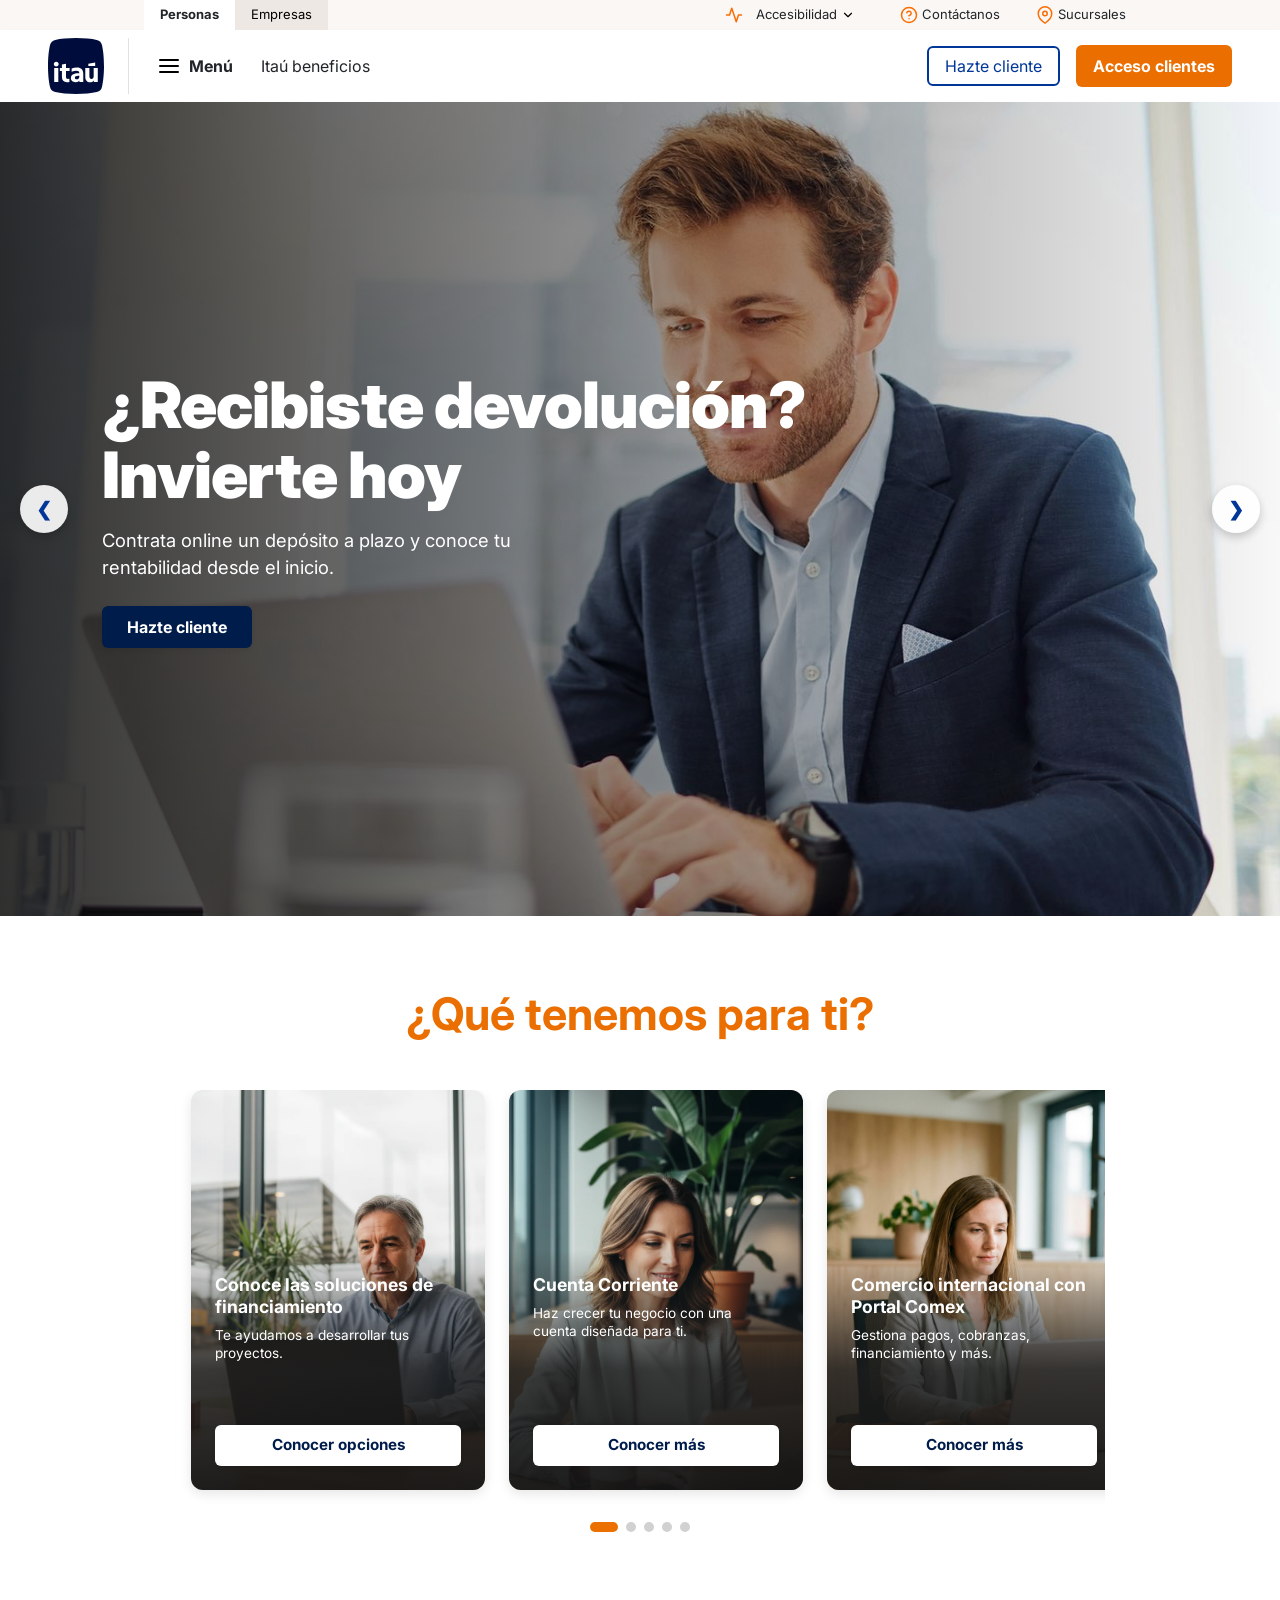
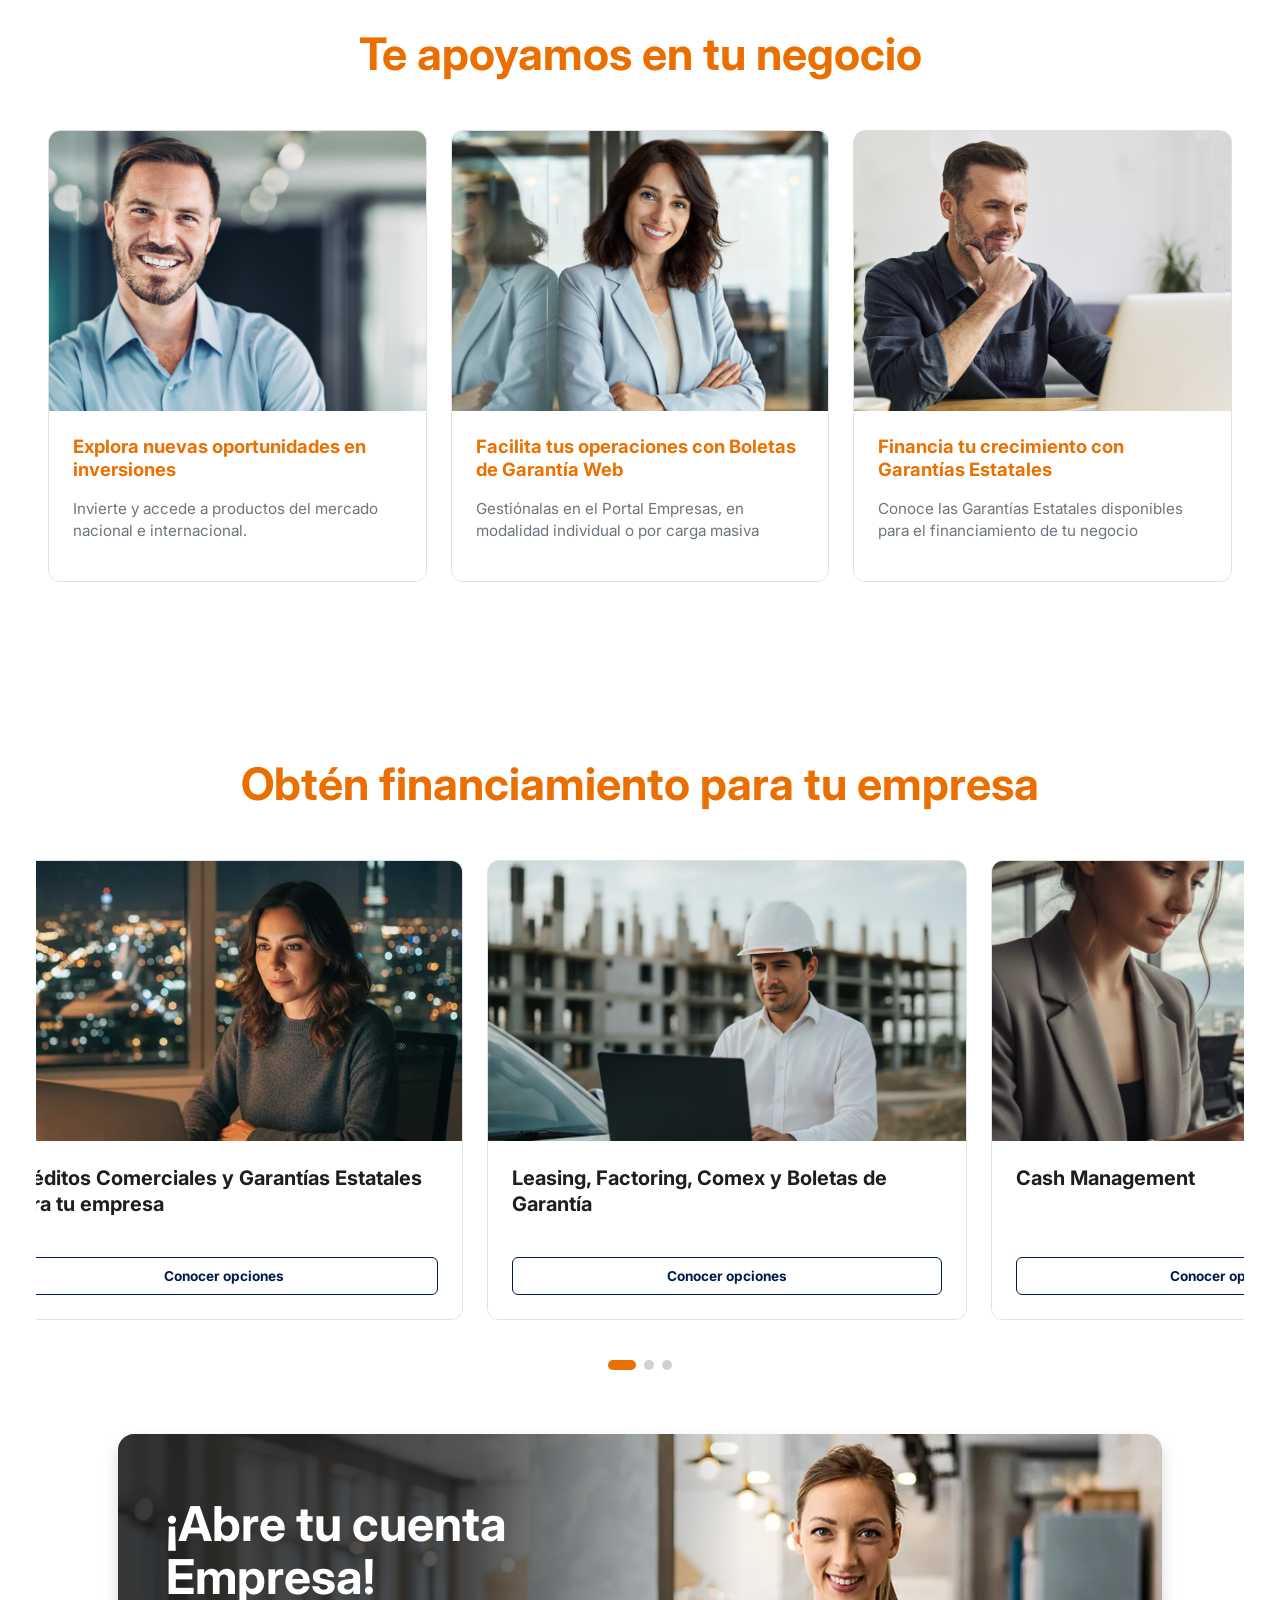
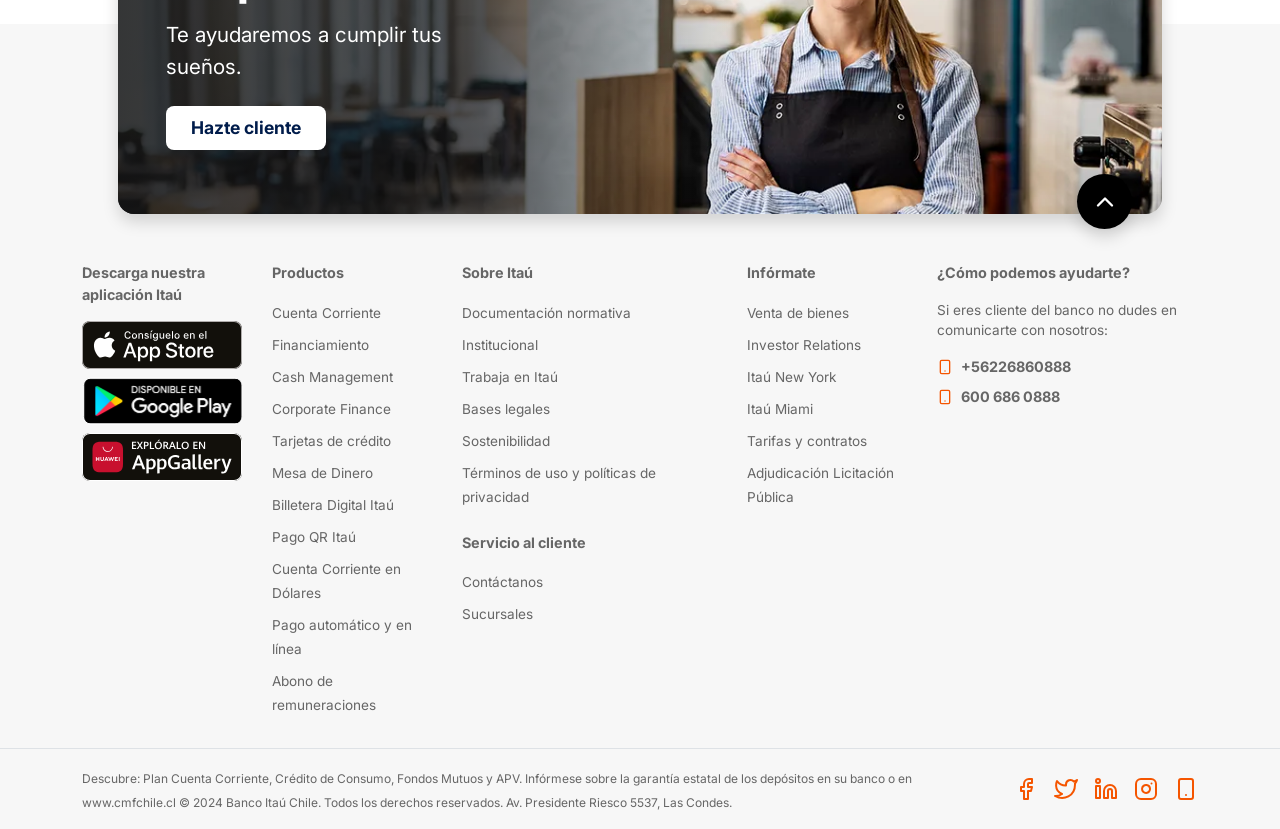
==== index.html @ 4f3b8f9e "Feature/contact page - Implemenmtacion de formulario (#13) * refactor: desacople de html repetititiv" ====
<!DOCTYPE html>
<html lang="es">

<head>
    <meta charset="UTF-8">
    <meta name="viewport" content="width=device-width, initial-scale=1.0">
    <title>Banco Itaú Chile | Soluciones Financieras para tu Empresa</title>
    <link href="https://cdn.jsdelivr.net/npm/bootstrap@5.3.8/dist/css/bootstrap.min.css" rel="stylesheet"
    integrity="sha384-sRIl4kxILFvY47J16cr9ZwB07vP4J8+LH7qKQnuqkuIAvNWLzeN8tE5YBujZqJLB" crossorigin="anonymous">
    <link rel="stylesheet" href="assets/css/custom.css">
    <!-- <link rel="stylesheet" href="https://cdn.jsdelivr.net/npm/swiper@11/swiper-bundle.min.css" /> -->
</head>
<body>
    <header class="w-100">
        <div class="container-fluid-nav w-100 d-none d-lg-flex justify-content-center"
            style="background-color: #faf7f5; height: 30px; ">
            <nav class="container-fluid px-5 d-flex justify-content-between align-items-stretch">

                <ul class="d-flex list-unstyled m-0 p-0 h-100 align-items-stretch mx-5">
                    <li class="h-100 d-flex">
                        <a href="#"
                            class="text-decoration-none text-dark px-3 d-flex align-items-center fw-bold bg-white h-100"
                            style="font-size: 13px;">Personas</a>
                    </li>
                    <li class="h-100 d-flex">
                        <a href="index.html" class="text-decoration-none text-black px-3 d-flex align-items-center h-100"
                            style="background-color: #eee8e4; font-size: 13px;">Empresas</a>
                    </li>
                </ul>

                <ul class="d-flex list-unstyled m-0 p-0 align-items-center gap-3 mx-5">
                    <li class="d-flex align-items-center gap-1 item-hover">
                        <img src="assets/img/headerIcons/activity.svg" alt="Accesibilidad"
                            class="menu-lateral-arrow-icon filter-orange">
                        <button class="btn btn-sm text-dark d-flex align-items-center gap-1"
                            style="font-size: 13px; padding: 2px 8px;">Accesibilidad <img
                                src="assets/img/headerIcons/chevron-down.svg" alt="Más opciones"
                                style="width:14px; height:14px; color:#eb6f00;"></button>
                    </li>
                    <li class="d-flex align-items-center gap-1 item-hover">
                        <img src="assets/img/headerIcons/help-circle.svg" alt="Contáctanos"
                            class="menu-lateral-arrow-icon filter-orange">
                        <a href="contact.html" class="text-decoration-none text-dark d-flex align-items-center"
                            style="font-size: 13px;">Contáctanos</a>
                    </li>
                    <li class="d-flex align-items-center gap-1 item-hover">
                        <img src="assets/img/headerIcons/map-pin.svg" alt="Sucursales"
                            class="menu-lateral-arrow-icon filter-orange">
                        <a href="#" class="text-decoration-none text-dark d-flex align-items-center"
                            style="font-size: 13px;">Sucursales</a>
                    </li>
                </ul>
            </nav>
        </div>


        <nav class="container-fluid container-fluid-nav py-2 d-flex align-items-center gap-4 bg-white shadow-sm">

            <a href="/" class="d-flex align-items-center text-decoration-none border-end pe-4 d-lg-flex">
                <img src="./assets/img/logo-empresa-56x56.svg" alt="Logo-Itaú" class="pepito"
                    style="height: 56px; width: 56px;">
            </a>

            <div class="d-flex align-items-center me-auto d-lg-none">
                <a href="#" class="text-decoration-none text-dark fw-bold d-flex align-items-center gap-1"
                    style="font-size: 15px;">
                    Empresas <img src="assets/img/headerIcons/chevron-down.svg" alt="Más opciones"
                        style="width:16px; height:16px; color:#003698;">
                </a>
            </div>

            <button id="btn-menu-lateral"
                class="btn bg-white d-flex align-items-center gap-2 border-0 p-1 ms-auto ms-lg-0" type="button"
                data-bs-toggle="offcanvas" data-bs-target="#offcanvasExample" aria-controls="offcanvasExample"
                style="transition: all 0.2s;">
                <img src="./assets/img/headerIcons/menu.svg" alt="Menú" id="icon-menu" width="24" height="24"
                    style="stroke: #000;">
                <img src="./assets/img/headerIcons/x.svg" alt="Cerrar" id="icon-close" width="24" height="24"
                    class="d-none" style="stroke: #000;">
                <span class="fw-bold text-dark d-none d-lg-block">Menú</span>
            </button>

            <a href="#" class="text-decoration-none text-dark d-none d-lg-block">Itaú beneficios</a>

            <ul class="d-none d-lg-flex list-unstyled m-0 p-0 align-items-center gap-3 ms-auto">
                <li><button href="#" class="btn btn-cliente text-decoration-none px-3 ">Hazte cliente</button></li>
                <li><button class="btn btn-acceso fw-bold px-3 py-2 text-white">Acceso clientes</button></li>
            </ul>
        </nav>
        <div class="offcanvas offcanvas-start border-0 shadow-sm" tabindex="-1" id="offcanvasExample"
            aria-labelledby="offcanvasExampleLabel" style="width: 350px;">
            <div class="offcanvas-header justify-content-end p-0">
                <button type="button" class="offcanvas-close-btn mt-2 me-2" data-bs-dismiss="offcanvas" aria-label="Close">
                    Cerrar <span aria-hidden="true" style="font-size: 1.5rem; line-height: 1;">&times;</span>
                </button>
            </div>
            <div class="offcanvas-body p-0 mt-2 pb-4">
                <ul id="menu-principal-container" class="list-unstyled m-0"></ul>
    
                <ul id="menu-secundario-container" class="list-unstyled m-0 mt-3 d-lg-none border-top pt-3"></ul>
            </div>
        </div>
    </header>
    
    <!-- FIN HEADER -->
    
    <main class="container-fluid p-0 mt-0">
        <section class="vitrina-home">
            <div class="custom-slider-container position-relative w-100">
                <div class="custom-slider-track" id="hero-slider-track"></div>    
                
                <button class="nav-btn prev-btn" id="prev-slide">&#10094;</button>
                <button class="nav-btn next-btn" id="next-slide">&#10095;</button>
            </div>
        </section>

        <section class="py-5" style="background-color: #ffffff;">
            <div class="container text-center mt-4 mb-5"> <h2 class="fw-bold" style="color: #ea6f00; font-size: 2.8rem;">¿Qué tenemos para ti?</h2>
            </div>
            
            <div class="container"> <div id="cards-swiper-container"></div>
            </div>
        </section>

        <section class="py-5" style="background-color: #ffffff;">

            <div class="container-fluid text-center mb-5">
                <h2 class="fw-bold" style="color: #ea6f00; font-size: 2.8rem;">Te apoyamos en tu negocio</h2>
            </div>
            
            <div class="container-fluid px-4 px-md-5">
                <div id="business-slider" class="row flex-nowrap gx-3 gx-md-4" style="padding-bottom: 2rem;">
                    
                    <div class="col-11 col-lg-4 h-auto flex-shrink-0">
                        <div class="card business-card h-100 border text-start" style="border-color: #e0e0e0 !important; border-radius: 12px; overflow: hidden; cursor: pointer;">
                            <img src="assets/img/hero/oportunidades_inversion.png" alt="oportunidades_inversion" loading="lazy" class="card-img-top object-fit-cover" style="height: 280px;">
                            <div class="card-body p-3 p-md-4 d-flex flex-column bg-white">
                                <h5 class="fw-bold mb-3" style="color: #ec7000; font-size: 1.15rem; line-height: 1.3;">Explora nuevas oportunidades en inversiones</h5>
                                <p class="text-secondary mb-0" style="font-size: 0.95rem; line-height: 1.4;">Invierte y accede a productos del mercado nacional e internacional.</p>
                                <div class="business-card-link mt-auto pt-3">
                                    <span class="text-decoration-none fw-bold" style="color: #ec7000; font-size: 0.95rem;">Saber más <span style="font-size:1.2rem;">&rsaquo;</span></span>
                                    <hr class="mt-1 mb-0" style="border-top: 2px solid #ec7000; opacity: 1; width: 60px;">
                                </div>
                            </div>
                        </div>
                    </div>

                    <div class="col-11 col-lg-4 h-auto flex-shrink-0">
                        <div class="card business-card h-100 border text-start" style="border-color: #e0e0e0 !important; border-radius: 12px; overflow: hidden; cursor: pointer;">
                            <img src="assets/img/hero/boleta_garantia_web.webp" alt="boleta_garantia_web" loading="lazy" class="card-img-top object-fit-cover" style="height: 280px;">
                            <div class="card-body p-3 p-md-4 d-flex flex-column bg-white">
                                <h5 class="fw-bold mb-3" style="color: #ec7000; font-size: 1.15rem; line-height: 1.3;">Facilita tus operaciones con Boletas de Garantía Web</h5>
                                <p class="text-secondary mb-0" style="font-size: 0.95rem; line-height: 1.4;">Gestiónalas en el Portal Empresas, en modalidad individual o por carga masiva</p>
                                <div class="business-card-link mt-auto pt-3">
                                    <span class="text-decoration-none fw-bold" style="color: #ec7000; font-size: 0.95rem;">Saber más <span style="font-size:1.2rem;">&rsaquo;</span></span>
                                    <hr class="mt-1 mb-0" style="border-top: 2px solid #ec7000; opacity: 1; width: 60px;">
                                </div>
                            </div>
                        </div>
                    </div>

                    <div class="col-11 col-lg-4 h-auto flex-shrink-0">
                        <div class="card business-card h-100 border text-start" style="border-color: #e0e0e0 !important; border-radius: 12px; overflow: hidden; cursor: pointer;">
                            <img src="assets/img/hero/garantias_estatales.webp" alt="garantias_estatales" loading="lazy" class="card-img-top object-fit-cover" style="height: 280px;">
                            <div class="card-body p-3 p-md-4 d-flex flex-column bg-white">
                                <h5 class="fw-bold mb-3" style="color: #ec7000; font-size: 1.15rem; line-height: 1.3;">Financia tu crecimiento con Garantías Estatales</h5>
                                <p class="text-secondary mb-0" style="font-size: 0.95rem; line-height: 1.4;">Conoce las Garantías Estatales disponibles para el financiamiento de tu negocio</p>
                                <div class="business-card-link mt-auto pt-3">
                                    <span class="text-decoration-none fw-bold" style="color: #ec7000; font-size: 0.95rem;">Saber más <span style="font-size:1.2rem;">&rsaquo;</span></span>
                                    <hr class="mt-1 mb-0" style="border-top: 2px solid #ec7000; opacity: 1; width: 60px;">
                                </div>
                            </div>
                        </div>
                    </div>

                </div>
            </div>
            <div class="container-fluid d-flex justify-content-center mb-3">
                <div id="business-pagination" class="d-flex justify-content-center gap-2 mt-2"></div>
            </div>
        </section>
        
        <section class="py-5" style="background-color: #ffffff;">
            <div class="container-fluid text-center mt-4 mb-5">
                <h2 class="fw-bold" style="color: #ea6f00; font-size: 2.8rem;">Obtén financiamiento para tu empresa</h2>
            </div>
            
            <div class="container-fluid px-4 px-md-5">
                <div id="finance-slider" class="row g-2 g-md-4" style="padding-bottom: 2rem;">
                    <div class="col-10 col-md-5 h-auto">
                        <div class="card finance-card h-100 border text-start">
                            <img src="assets/img/hero/credito_comercial.webp" alt="credito_comercial" loading="lazy" class="card-img-top object-fit-cover" style="height: 280px;">
                            <div class="card-body p-2 p-md-4 d-flex flex-column bg-white">
                                <h5 class="fw-bold mb-4" style="color: #1e1e1e; font-size: 1.25rem; line-height: 1.3;">Créditos Comerciales y Garantías Estatales para tu empresa</h5>
                                <div class="mt-auto pt-3">
                                    <button class="btn btn-outline-finance fw-bold w-100" style="font-size: 0.85rem;">Conocer opciones</button>
                                </div>
                            </div>
                        </div>
                    </div>
                    <div class="col-10 col-md-5 h-auto">
                        <div class="card finance-card h-100 border text-start">
                            <img src="assets/img/hero/leasing_factoring.webp" alt="leasing_factoring" loading="lazy" class="card-img-top object-fit-cover" style="height: 280px;">
                            <div class="card-body p-2 p-md-4 d-flex flex-column bg-white">
                                <h5 class="fw-bold mb-4" style="color: #1e1e1e; font-size: 1.25rem; line-height: 1.3;">Leasing, Factoring, Comex y Boletas de Garantía</h5>
                                <div class="mt-auto pt-3">
                                    <button class="btn btn-outline-finance fw-bold w-100" style="font-size: 0.85rem;">Conocer opciones</button>
                                </div>
                            </div>
                        </div>
                    </div>
                    <div class="col-10 col-md-5 h-auto">
                        <div class="card finance-card h-100 border text-start">
                            <img src="assets/img/hero/cash_management.webp" alt="" loading="lazy" class="card-img-top object-fit-cover" style="height: 280px;">
                            <div class="card-body p-2 p-md-4 d-flex flex-column bg-white">
                                <h5 class="fw-bold mb-4" style="color: #1e1e1e; font-size: 1.25rem; line-height: 1.3;">Cash Management</h5>
                                <div class="mt-auto pt-3">
                                    <button class="btn btn-outline-finance fw-bold w-100" style="font-size: 0.85rem;">Conocer opciones</button>
                                </div>
                            </div>
                        </div>
                    </div>
                </div>
            </div>
            
            <div class="container-fluid d-flex justify-content-center mb-3">
                <div id="finance-pagination" class="d-flex justify-content-center gap-2 mt-2"></div>
            </div>
        </section>

        <section class="position-relative" style="margin-bottom: 0;">
            <div class="position-absolute w-100 h-100" style="background: linear-gradient(180deg, #ffffff 50%, #f7f7f7 50%); top: 0; left: 0; z-index: 0;"></div>
            
            <div class="container px-4 px-md-5 position-relative" style="z-index: 1;">
                <div class="position-relative">
                    <div class="cta-banner rounded-4 overflow-hidden position-relative shadow d-flex align-items-center" style="min-height: 380px;">
                        <img src="assets/img/hero/Banner_hazte_cliente_empresa.webp" style="width: 100%; height: 100%; object-fit: cover; position: absolute; top: 0; left: 0; z-index: 0;">
                        
                        <div class="cta-overlay position-absolute w-100 h-100" style="top: 0; left: 0; z-index: 1;"></div>

                        <div class="p-4 p-md-5 w-100 h-100 d-flex flex-column justify-content-center position-relative" style="max-width: 600px; z-index: 2;">
                            <h2 class="fw-bold text-white mb-3" style="font-size: clamp(2rem, 5vw, 3rem); line-height: 1.1;">¡Abre tu cuenta<br>Empresa!</h2>
                            <p class="text-white mb-4" style="font-size: clamp(1.1rem, 3vw, 1.3rem);">Te ayudaremos a cumplir tus<br>sueños.</p>
                            <div>
                                <button class="btn bg-white fw-bold px-4 py-2" style="color: #001C4B; border-radius: 8px; font-size: 1.1rem;">Hazte cliente</button>
                            </div>
                        </div>
                    </div>
                    
                    <div class="position-absolute" style="bottom: -15px; right: 30px; z-index: 5;">
                        <button onclick="window.scrollTo({top: 0, behavior: 'smooth'})" class="btn rounded-circle d-flex align-items-center justify-content-center p-0 shadow" style="width: 55px; height: 55px; background-color: #000; border: none;">
                            <img src="assets/img/headerIcons/chevron-right.svg" style="transform: rotate(-90deg); filter: brightness(0) invert(1); width: 28px; height: 28px;" alt="Subir">
                        </button>
                    </div>
                </div>
            </div>
        </section>

    </main>
        
    <!--FOOTER-->
    <footer style="background-color: #f7f7f7;">
        <!-- Desktop Footer -->
        <section class="pt-5 pb-4 d-none d-lg-block">
            <div class="container">
                <div class="row" id="footer-desktop-container"></div>
            </div>
        </section>
        
        <section class="py-3 d-none d-lg-block border-top">
            <div class="container">
                <div class="row align-items-center">
                    <div class="col-lg-9">
                        <span style="color: #666; font-size: 0.75rem;">
                            Descubre: Plan Cuenta Corriente, Crédito de Consumo, Fondos Mutuos y APV. Infórmese sobre la
                            garantía estatal de los depósitos en su banco o en www.cmfchile.cl © 2024 Banco Itaú Chile.
                            Todos los derechos reservados. Av. Presidente Riesco 5537, Las Condes.
                        </span>
                    </div>
                    <div class="col-lg-3 d-flex justify-content-end gap-3">
                        <a href="https://es-la.facebook.com/itauchile"><img src="assets/img/footerIcons/facebook.svg" alt="Facebook" style="width: 24px; filter: brightness(0) saturate(100%) invert(43%) sepia(99%) saturate(4066%) hue-rotate(9deg) brightness(101%) contrast(106%);"></a>
                        <a href="https://twitter.com/itauchile"><img src="assets/img/footerIcons/twitter.svg" alt="Twitter" style="width: 24px; filter: brightness(0) saturate(100%) invert(43%) sepia(99%) saturate(4066%) hue-rotate(9deg) brightness(101%) contrast(106%);"></a>
                        <a href="https://cl.linkedin.com/company/itauchile"><img src="assets/img/footerIcons/linkedin.svg" alt="Linkedin" style="width: 24px; filter: brightness(0) saturate(100%) invert(43%) sepia(99%) saturate(4066%) hue-rotate(9deg) brightness(101%) contrast(106%);"></a>
                        <a href="https://www.instagram.com/itauchile"><img src="assets/img/footerIcons/instagram.svg" alt="instagram" style="width: 24px; filter: brightness(0) saturate(100%) invert(43%) sepia(99%) saturate(4066%) hue-rotate(9deg) brightness(101%) contrast(106%);"></a>
                        <a href="https://www.tiktok.com/@itauchile?lang=es"><img src="assets/img/footerIcons/smartphone.svg" alt="tiktok" style="width: 24px; filter: brightness(0) saturate(100%) invert(43%) sepia(99%) saturate(4066%) hue-rotate(9deg) brightness(101%) contrast(106%);"></a>
                    </div>
                </div>
            </div>
        </section>

        <!-- Mobile Footer -->
        <section class="d-block d-lg-none py-4">
            <div class="container-fluid px-0" id="footer-mobile-container"></div>
        </section>
    </footer>
    <!--FIN FOOTER-->

    <script src="https://cdn.jsdelivr.net/npm/bootstrap@5.3.8/dist/js/bootstrap.bundle.min.js"
        integrity="sha384-FKyoEForCGlyvwx9Hj09JcYn3nv7wiPVlz7YYwJrWVcXK/BmnVDxM+D2scQbITxI"
        crossorigin="anonymous"></script>
    <script src="./assets/js/main.js"></script>
    <script src="./assets/js/primaryCards.js"></script>
    <script src="./assets/js/footerDesktop.js"></script>
    <script src="./assets/js/footerMobile.js"></script>
    <script src="./assets/js/menu.js"></script>
    <!-- <script src="https://cdn.jsdelivr.net/npm/swiper@11/swiper-bundle.min.js"></script> -->
    <script src="./assets/js/swipper.js"></script>
    <script src="./assets/js/contact.js"></script>
</body>
</html>
---- assets/css/custom.css ----
@import url("https://fonts.googleapis.com/css2?family=Inter:wght@300;400;600;700&display=swap");

.pepito:hover {
  /*     
        1.- tiene que agrandar la imagen
        2.- tiene que subir la imagen
        3.-colocar en transaparente el background
    */
}

:root {
  --color-primario-orange: #eb6f00;
  --color-secundario-blue: #003698;
  --color-blue-hover: #0035985c;
  --bg-light: #faf7f5;
  --bg-light-hover: #ede7e3;
  --bg-gris: #4b4b4b;
  --bg-sidebar-hover: #f8f9fa;
  --text-dark: #212529;
  --fuente-principal: "Inter", sans-serif;
  --swiper-theme-color: #ec7000;
}

html, body {
  font-family: var(--fuente-principal);
  overflow-x: hidden;
  width: 100%;
  max-width: 100%;
}

.btn-acceso {
  background-color: var(--color-primario-orange);
}

.btn-acceso:hover {
  background-color: var(--color-primario-orange);
}

.btn-cliente {
  background-color: white;
  border: 2px solid var(--color-secundario-blue);
  color: var(--color-secundario-blue);
}

.btn-cliente:hover {
  background-color: var(--color-blue-hover);
  border: 2px solid var(--color-secundario-blue);
  color: var(--color-secundario-blue);
}

.menu-lateral-item {
  display: flex;
  align-items: center;
  justify-content: space-between;
  padding: 1.25rem 2rem;
  text-decoration: none;
  color: var(--text-dark);
  font-weight: 600;
  transition: background-color 0.2s ease;
  font-size: 15px;
}

.menu-lateral-item:hover {
  background-color: var(--bg-sidebar-hover);
  color: var(--text-dark);
}

.menu-lateral-icon {
  width: 22px;
  height: 22px;
  margin-right: 1rem;
  stroke: var(--color-primario-orange);
  fill: none;
  stroke-width: 1.5;
  stroke-linecap: round;
  stroke-linejoin: round;
}

.offcanvas-close-btn {
  color: var(--color-secundario-blue);
  font-weight: 600;
  display: flex;
  align-items: center;
  gap: 0.5rem;
  background: none;
  border: none;
  font-size: 15px;
  padding: 1rem 2rem;
  cursor: pointer;
}

.offcanvas-close-btn:hover {
  text-decoration: underline;
}

.filter-orange {
  filter: invert(47%) sepia(91%) saturate(2333%) hue-rotate(1deg) brightness(97%) contrast(106%);
}

.menu-lateral-arrow-icon {
  width: 18px;
  height: 18px;
}

.btn-menu-active {
  background-color: var(--bg-gris);
}

.btn-menu-active #icon-close {
  filter: brightness(0);
}

.nav-padding-x-20 {
  padding-left: 20rem;
  padding-right: 20rem;
}

hr.vertical {
  border: 0;
  margin: 0;
  border-left: 10px solid var(--color-secundario-blue);
  height: 35px;
  float: left;
}

.container-fluid-nav {
  padding-left: 20rem;
  padding-right: 20rem;
}

.item-hover {
  height: 100%;
  padding: 0 10px 0 10px;
  align-items: center;
  transition: background-color 0.2s ease;
}

.item-hover:hover {
  background-color: var(--bg-light-hover);
}

.footer-title {
  color: var(--text-dark);
  font-weight: 500;
  font-size: 1.2rem;
}

.custom-slider-container {
  height: calc(100dvh - 86px); 
  min-height: 450px;
  overflow: hidden;
}

.custom-slider-track {
  display: flex;
  overflow-x: auto;
  scroll-snap-type: x mandatory;
  scroll-behavior: smooth;
  scrollbar-width: none;
  height: 100%;
}

.custom-slider-track::-webkit-scrollbar { 
  display: none; 
}

.custom-slide {
  flex: 0 0 100%;
  scroll-snap-align: start;
  height: 100%; 
  position: relative;
}

.hero-img {
  background: linear-gradient(180deg, var(--overlay-color, #000) 0%, #0000 60%, #0000 100%);
  width: 100%;
  height: 100%;
  object-fit: cover;
  object-position: center; 
}

.nav-btn {
  position: absolute;
  top: 50%;
  transform: translateY(-50%);
  z-index: 10;
  cursor: pointer;
  background: rgba(255, 255, 255, 0.9);
  color: #003698;
  border-radius: 50%;
  width: 48px;
  height: 48px;
  display: flex;
  align-items: center;
  justify-content: center;
  box-shadow: 0 4px 10px rgba(0,0,0,0.2);
  border: none;
  font-size: 1.2rem;
  font-weight: bold;
  transition: background 0.3s ease;
}

.nav-btn:hover {
  background: #ffffff;
}

.prev-btn { left: 20px; }
.next-btn { right: 20px; }

.hero-title {
  font-size: clamp(2rem, 5vw, 4.5rem);
  font-weight: 900;
  line-height: 1.1;
  letter-spacing: -1px;
}

.hero-text {
  font-size: clamp(1rem, 2vw, 1.15rem);
}

.business-card {
  transition: box-shadow 0.3s ease, transform 0.3s ease;
}

.business-card:hover {
  box-shadow: 0 10px 25px rgba(0, 0, 0, 0.1);
  transform: translateY(-5px);
}

.business-card .business-card-link {
  max-height: 0;
  opacity: 0;
  overflow: hidden;
  transition: all 0.3s ease;
  visibility: hidden;
}

.business-card:hover .business-card-link {
  max-height: 50px;
  opacity: 1;
  visibility: visible;
}

.business-pagination .swiper-pagination-bullet,
.finance-pagination .swiper-pagination-bullet {
  width: 12px;
  height: 12px;
  background-color: #cccccc;
  opacity: 1;
  margin: 0 6px;
  display: inline-block;
  border-radius: 50%;
}

.business-pagination .swiper-pagination-bullet-active ,
.finance-pagination .swiper-pagination-bullet-active {
  width: 30px;
  background-color: var(--color-primario-orange);
  border-radius: 10px;
}

.finance-card  {
  border: 1px solid #e0e0e0;
  border-radius: 12px;
  overflow: hidden;
}

.btn-outline-finance {
  color: #001C4B;
  border: 1px solid #001C4B;
  background-color: transparent;
  border-radius: 6px;
  font-size: 0.95rem;
  padding: 0.5rem 1.5rem;
}

.btn-outline-finance:hover {
  background-color: #001C4B;
  color: #ffffff;
}

.cta-overlay {
  background: linear-gradient(90deg, rgba(20,20,20,0.85) 0%, rgba(20,20,20,0.6) 50%, rgba(20,20,20,0.2) 100%);
}

.cta-banner img {
  object-position: 70% center;
}

@media (min-width: 768px) {
  .cta-overlay {
    background: linear-gradient(90deg, rgba(20,20,20,0.85) 0%, rgba(20,20,20,0.7) 35%, transparent 60%);
  }
}

@media (max-width: 1600px) {
  .container-fluid-nav {
    padding-left: 5rem;
    padding-right: 5rem;
  }
}

@media (max-width: 1400px) {
  .container-fluid-nav {
    padding-left: 3rem;
    padding-right: 3rem;
  }
}

@media (max-width: 1200px) {
  .container-fluid-nav {
    padding-left: 1rem;
    padding-right: 1rem;
  }
}


#cards-swiper-container {
  display: flex;
  overflow-x: auto;
  scroll-snap-type: x mandatory;
  scroll-behavior: smooth;
  -webkit-overflow-scrolling: touch;
  scrollbar-width: none;
  gap: 16px;
}

#cards-swiper-container::-webkit-scrollbar {
  display: none;
}

.custom-card-slide {
  scroll-snap-align: start;
  flex: 0 0 82%;
  height: auto;
}

@media (min-width: 576px) {
  .custom-card-slide { flex: 0 0 45%; }
}

@media (min-width: 768px) {
  .custom-card-slide { flex: 0 0 31%; }
}

@media (min-width: 992px) {
  .custom-card-slide { flex: 0 0 23%; }
}

@media (min-width: 1200px) {
  .custom-card-slide { flex: 0 0 18%; }
}

.atencion-cliente-title {
  display: flex;
  align-items: center;
  font-size: 2.2rem;
  color: #333;
  font-weight: 300;
  letter-spacing: -0.5px;
}

.atencion-cliente-title::before {
  content: "";
  display: inline-block;
  width: 32px;
  height: 31px;
  border-top: 4px solid var(--color-primario-orange);
  border-left: 4px solid var(--color-primario-orange);
  border-top-left-radius: 12px;
  margin-right: 15px;
  margin-bottom: 5px;
}

.custom-tabs .nav-link {
    color: #212529;
    font-weight: 500;
    transition: color 0.3s ease;
    border: none;
}

.custom-tabs .nav-link.active {
    color: var(--color-primario-orange);
    font-weight: 700;
    background-color: #f8f9fa;
}

.custom-tabs .nav-link span {
    color: inherit;
    font-weight: 300;
}
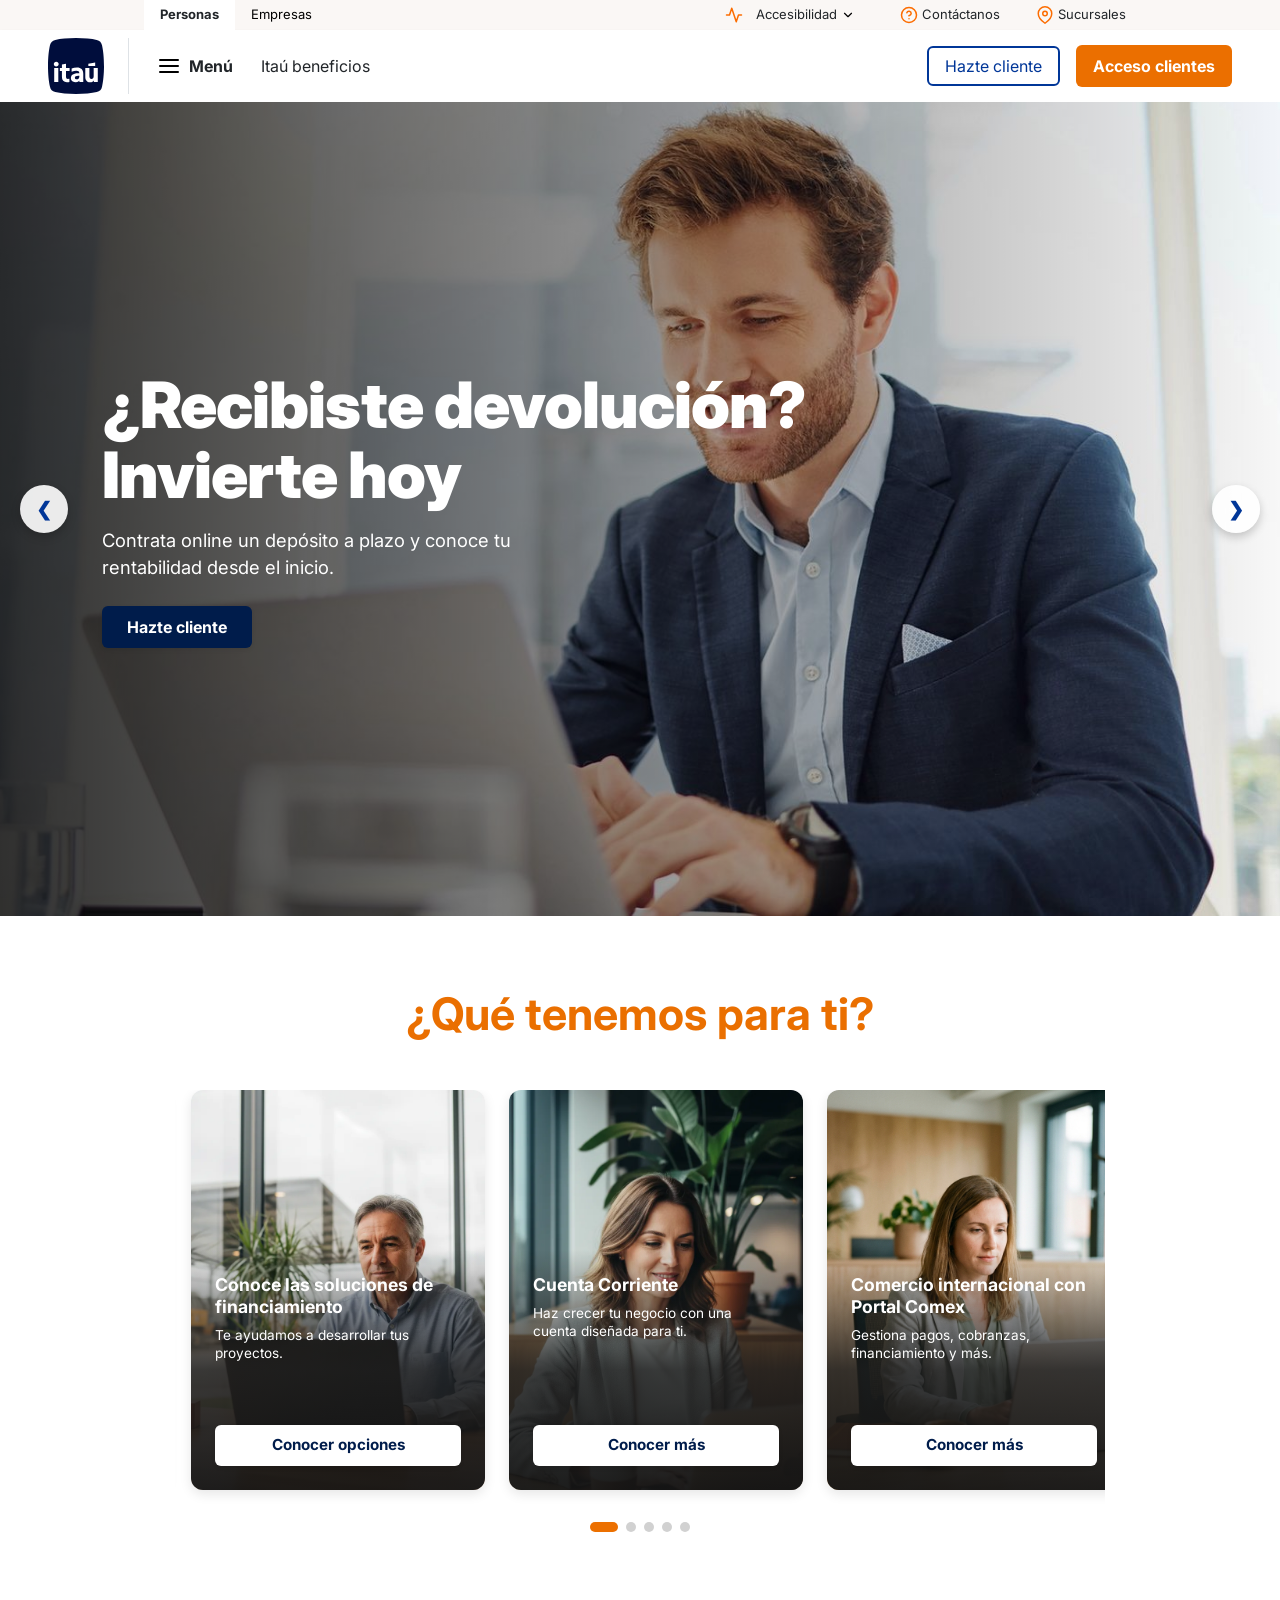
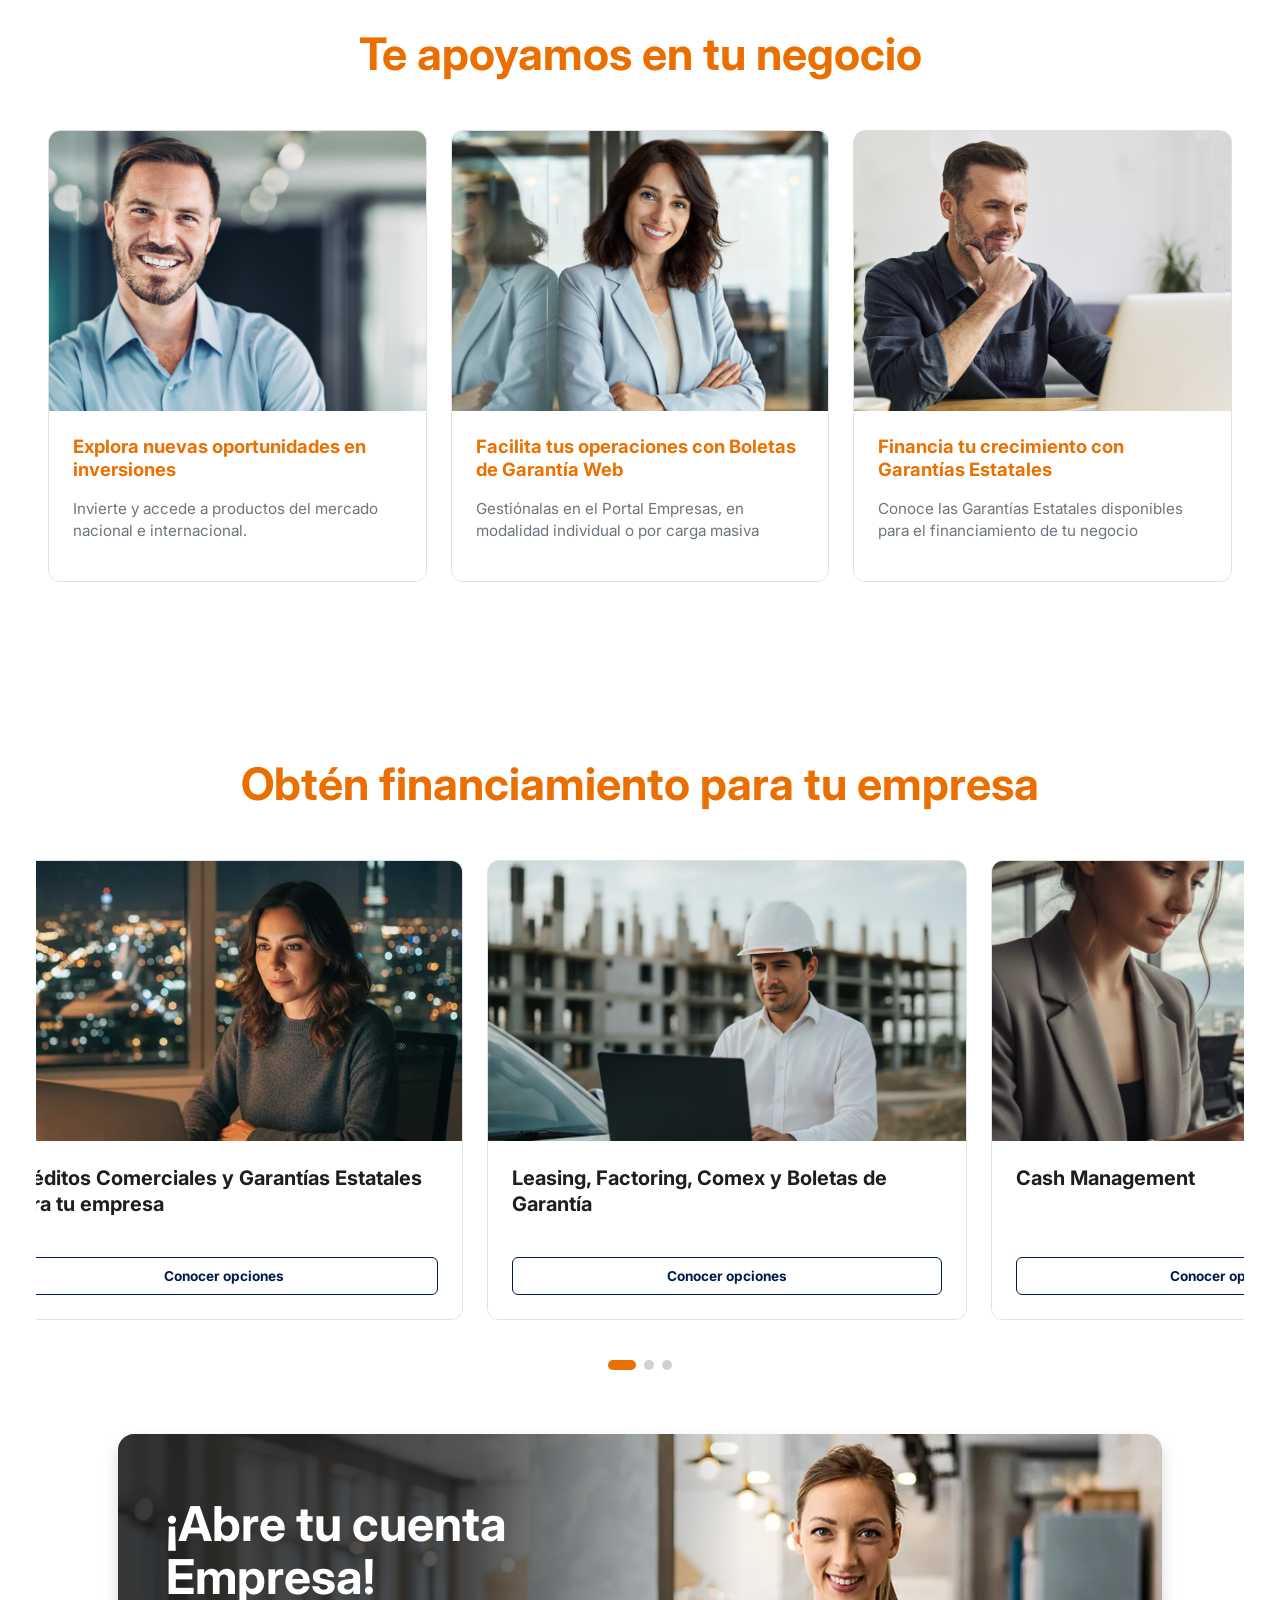
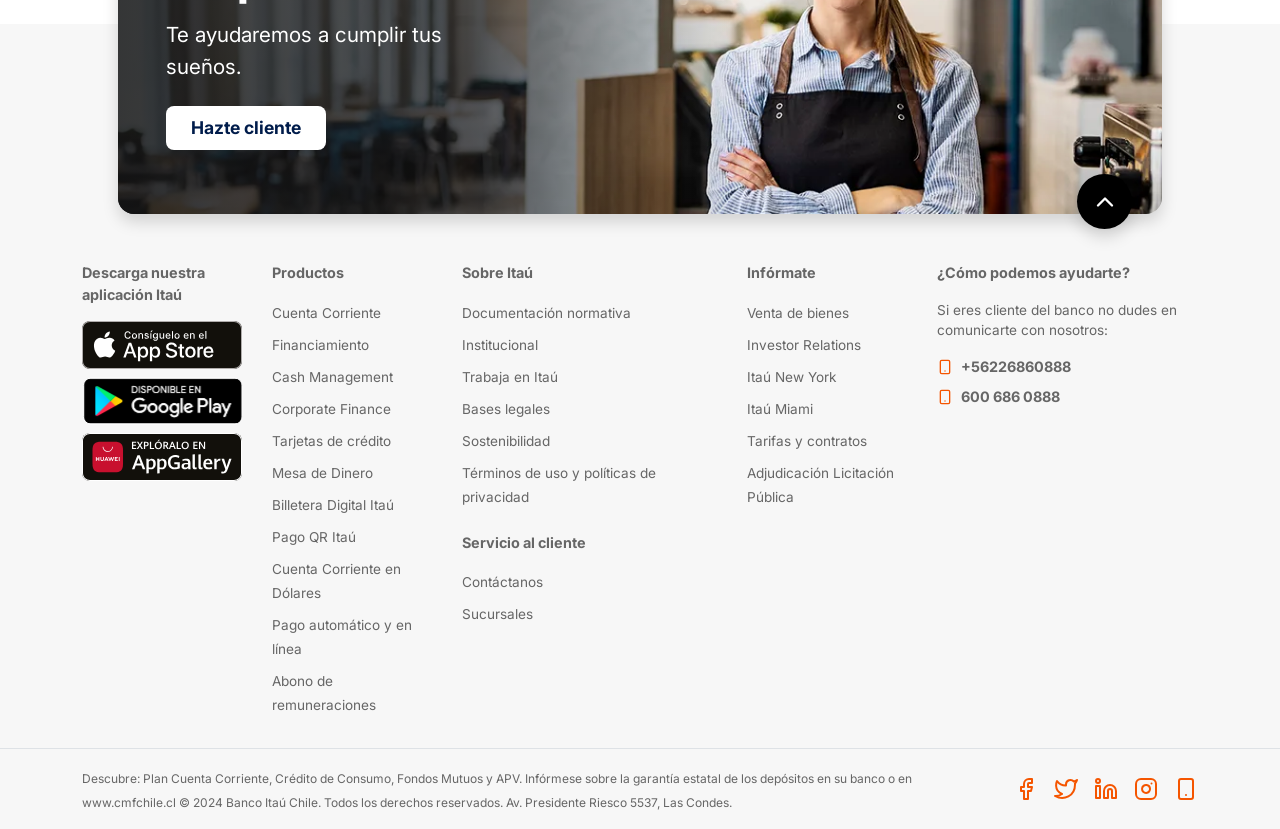
==== commit df5a97b7: "refactor: limnpieza de estilos del nav header y clonacion de header en contactos y sucursales" ====
--- a/index.html
+++ b/index.html
@@ -6,10 +6,11 @@
     <meta name="viewport" content="width=device-width, initial-scale=1.0">
     <title>Banco Itaú Chile | Soluciones Financieras para tu Empresa</title>
     <link href="https://cdn.jsdelivr.net/npm/bootstrap@5.3.8/dist/css/bootstrap.min.css" rel="stylesheet"
-    integrity="sha384-sRIl4kxILFvY47J16cr9ZwB07vP4J8+LH7qKQnuqkuIAvNWLzeN8tE5YBujZqJLB" crossorigin="anonymous">
+        integrity="sha384-sRIl4kxILFvY47J16cr9ZwB07vP4J8+LH7qKQnuqkuIAvNWLzeN8tE5YBujZqJLB" crossorigin="anonymous">
     <link rel="stylesheet" href="assets/css/custom.css">
     <!-- <link rel="stylesheet" href="https://cdn.jsdelivr.net/npm/swiper@11/swiper-bundle.min.css" /> -->
 </head>
+
 <body>
     <header class="w-100">
         <div class="container-fluid-nav w-100 d-none d-lg-flex justify-content-center"
@@ -23,19 +24,56 @@
                             style="font-size: 13px;">Personas</a>
                     </li>
                     <li class="h-100 d-flex">
-                        <a href="index.html" class="text-decoration-none text-black px-3 d-flex align-items-center h-100"
-                            style="background-color: #eee8e4; font-size: 13px;">Empresas</a>
+                        <a href="index.html"
+                            class="text-decoration-none text-black px-3 d-flex align-items-center h-100"
+                            style="font-size: 13px;">Empresas</a>
                     </li>
                 </ul>
 
                 <ul class="d-flex list-unstyled m-0 p-0 align-items-center gap-3 mx-5">
-                    <li class="d-flex align-items-center gap-1 item-hover">
+                    <li class="d-flex align-items-center gap-1 item-hover position-relative" id="acc-menu-container">
                         <img src="assets/img/headerIcons/activity.svg" alt="Accesibilidad"
                             class="menu-lateral-arrow-icon filter-orange">
-                        <button class="btn btn-sm text-dark d-flex align-items-center gap-1"
+                        <button id="btn-accesibilidad-toggle"
+                            class="btn btn-sm text-dark d-flex align-items-center gap-1"
                             style="font-size: 13px; padding: 2px 8px;">Accesibilidad <img
                                 src="assets/img/headerIcons/chevron-down.svg" alt="Más opciones"
                                 style="width:14px; height:14px; color:#eb6f00;"></button>
+
+                        <div id="acc-dropdwon" class="acc-dropdwon d-none">
+                            <div class="acc-grid">
+                                <button class="acc-btn" id="btn-increase-font" title="Aumentar texto">
+                                    <span class="acc-icon"><span class="fw-bold fs-5">A+</span></span>
+                                    <span class="acc-text">Aumentar texto</span>
+                                </button>
+                                <button class="acc-btn" id="btn-decrease-font" title="Disminuir texto">
+                                    <span class="acc-icon"><span class="fw-bold fs-5">A&minus;</span></span>
+                                    <span class="acc-text">Disminuir texto</span>
+                                </button>
+                                <button class="acc-btn" id="btn-dark-mode" title="Modo oscuro">
+                                    <span class="acc-icon border-0">
+                                        <svg width="32" height="32" viewBox="0 0 24 24" fill="none"
+                                            stroke="currentColor" stroke-width="1.5" stroke-linecap="round"
+                                            stroke-linejoin="round">
+                                            <circle cx="12" cy="12" r="10"></circle>
+                                            <path d="M12 2a10 10 0 0 1 0 20z" fill="currentColor"></path>
+                                        </svg>
+                                    </span>
+                                    <span class="acc-text">Modo oscuro</span>
+                                </button>
+                                <button class="acc-btn active-reset" id="btn-reset-acc" title="Restablecer">
+                                    <span class="acc-icon border-0 mb-1">
+                                        <svg width="28" height="28" viewBox="0 0 24 24" fill="none"
+                                            stroke="currentColor" stroke-width="1.5" stroke-linecap="round"
+                                            stroke-linejoin="round">
+                                            <path d="M21 12a9 9 0 1 1-9-9c2.52 0 4.93 1 6.74 2.74L21 8"></path>
+                                            <path d="M21 3v5h-5"></path>
+                                        </svg>
+                                    </span>
+                                    <span class="acc-text">Restablecer</span>
+                                </button>
+                            </div>
+                        </div>
                     </li>
                     <li class="d-flex align-items-center gap-1 item-hover">
                         <img src="assets/img/headerIcons/help-circle.svg" alt="Contáctanos"
@@ -46,7 +84,7 @@
                     <li class="d-flex align-items-center gap-1 item-hover">
                         <img src="assets/img/headerIcons/map-pin.svg" alt="Sucursales"
                             class="menu-lateral-arrow-icon filter-orange">
-                        <a href="#" class="text-decoration-none text-dark d-flex align-items-center"
+                        <a href="sucursales.html" class="text-decoration-none text-dark d-flex align-items-center"
                             style="font-size: 13px;">Sucursales</a>
                     </li>
                 </ul>
@@ -90,35 +128,38 @@
         <div class="offcanvas offcanvas-start border-0 shadow-sm" tabindex="-1" id="offcanvasExample"
             aria-labelledby="offcanvasExampleLabel" style="width: 350px;">
             <div class="offcanvas-header justify-content-end p-0">
-                <button type="button" class="offcanvas-close-btn mt-2 me-2" data-bs-dismiss="offcanvas" aria-label="Close">
+                <button type="button" class="offcanvas-close-btn mt-2 me-2" data-bs-dismiss="offcanvas"
+                    aria-label="Close">
                     Cerrar <span aria-hidden="true" style="font-size: 1.5rem; line-height: 1;">&times;</span>
                 </button>
             </div>
             <div class="offcanvas-body p-0 mt-2 pb-4">
                 <ul id="menu-principal-container" class="list-unstyled m-0"></ul>
-    
+
                 <ul id="menu-secundario-container" class="list-unstyled m-0 mt-3 d-lg-none border-top pt-3"></ul>
             </div>
         </div>
     </header>
-    
+
     <!-- FIN HEADER -->
-    
+
     <main class="container-fluid p-0 mt-0">
         <section class="vitrina-home">
             <div class="custom-slider-container position-relative w-100">
-                <div class="custom-slider-track" id="hero-slider-track"></div>    
-                
+                <div class="custom-slider-track" id="hero-slider-track"></div>
+
                 <button class="nav-btn prev-btn" id="prev-slide">&#10094;</button>
                 <button class="nav-btn next-btn" id="next-slide">&#10095;</button>
             </div>
         </section>
 
         <section class="py-5" style="background-color: #ffffff;">
-            <div class="container text-center mt-4 mb-5"> <h2 class="fw-bold" style="color: #ea6f00; font-size: 2.8rem;">¿Qué tenemos para ti?</h2>
-            </div>
-            
-            <div class="container"> <div id="cards-swiper-container"></div>
+            <div class="container text-center mt-4 mb-5">
+                <h2 class="fw-bold" style="color: #ea6f00; font-size: 2.8rem;">¿Qué tenemos para ti?</h2>
+            </div>
+
+            <div class="container">
+                <div id="cards-swiper-container"></div>
             </div>
         </section>
 
@@ -127,47 +168,68 @@
             <div class="container-fluid text-center mb-5">
                 <h2 class="fw-bold" style="color: #ea6f00; font-size: 2.8rem;">Te apoyamos en tu negocio</h2>
             </div>
-            
+
             <div class="container-fluid px-4 px-md-5">
                 <div id="business-slider" class="row flex-nowrap gx-3 gx-md-4" style="padding-bottom: 2rem;">
-                    
+
                     <div class="col-11 col-lg-4 h-auto flex-shrink-0">
-                        <div class="card business-card h-100 border text-start" style="border-color: #e0e0e0 !important; border-radius: 12px; overflow: hidden; cursor: pointer;">
-                            <img src="assets/img/hero/oportunidades_inversion.png" alt="oportunidades_inversion" loading="lazy" class="card-img-top object-fit-cover" style="height: 280px;">
+                        <div class="card business-card h-100 border text-start"
+                            style="border-color: #e0e0e0 !important; border-radius: 12px; overflow: hidden; cursor: pointer;">
+                            <img src="assets/img/hero/oportunidades_inversion.png" alt="oportunidades_inversion"
+                                loading="lazy" class="card-img-top object-fit-cover" style="height: 280px;">
                             <div class="card-body p-3 p-md-4 d-flex flex-column bg-white">
-                                <h5 class="fw-bold mb-3" style="color: #ec7000; font-size: 1.15rem; line-height: 1.3;">Explora nuevas oportunidades en inversiones</h5>
-                                <p class="text-secondary mb-0" style="font-size: 0.95rem; line-height: 1.4;">Invierte y accede a productos del mercado nacional e internacional.</p>
+                                <h5 class="fw-bold mb-3" style="color: #ec7000; font-size: 1.15rem; line-height: 1.3;">
+                                    Explora nuevas oportunidades en inversiones</h5>
+                                <p class="text-secondary mb-0" style="font-size: 0.95rem; line-height: 1.4;">Invierte y
+                                    accede a productos del mercado nacional e internacional.</p>
                                 <div class="business-card-link mt-auto pt-3">
-                                    <span class="text-decoration-none fw-bold" style="color: #ec7000; font-size: 0.95rem;">Saber más <span style="font-size:1.2rem;">&rsaquo;</span></span>
-                                    <hr class="mt-1 mb-0" style="border-top: 2px solid #ec7000; opacity: 1; width: 60px;">
+                                    <span class="text-decoration-none fw-bold"
+                                        style="color: #ec7000; font-size: 0.95rem;">Saber más <span
+                                            style="font-size:1.2rem;">&rsaquo;</span></span>
+                                    <hr class="mt-1 mb-0"
+                                        style="border-top: 2px solid #ec7000; opacity: 1; width: 60px;">
                                 </div>
                             </div>
                         </div>
                     </div>
 
                     <div class="col-11 col-lg-4 h-auto flex-shrink-0">
-                        <div class="card business-card h-100 border text-start" style="border-color: #e0e0e0 !important; border-radius: 12px; overflow: hidden; cursor: pointer;">
-                            <img src="assets/img/hero/boleta_garantia_web.webp" alt="boleta_garantia_web" loading="lazy" class="card-img-top object-fit-cover" style="height: 280px;">
+                        <div class="card business-card h-100 border text-start"
+                            style="border-color: #e0e0e0 !important; border-radius: 12px; overflow: hidden; cursor: pointer;">
+                            <img src="assets/img/hero/boleta_garantia_web.webp" alt="boleta_garantia_web" loading="lazy"
+                                class="card-img-top object-fit-cover" style="height: 280px;">
                             <div class="card-body p-3 p-md-4 d-flex flex-column bg-white">
-                                <h5 class="fw-bold mb-3" style="color: #ec7000; font-size: 1.15rem; line-height: 1.3;">Facilita tus operaciones con Boletas de Garantía Web</h5>
-                                <p class="text-secondary mb-0" style="font-size: 0.95rem; line-height: 1.4;">Gestiónalas en el Portal Empresas, en modalidad individual o por carga masiva</p>
+                                <h5 class="fw-bold mb-3" style="color: #ec7000; font-size: 1.15rem; line-height: 1.3;">
+                                    Facilita tus operaciones con Boletas de Garantía Web</h5>
+                                <p class="text-secondary mb-0" style="font-size: 0.95rem; line-height: 1.4;">Gestiónalas
+                                    en el Portal Empresas, en modalidad individual o por carga masiva</p>
                                 <div class="business-card-link mt-auto pt-3">
-                                    <span class="text-decoration-none fw-bold" style="color: #ec7000; font-size: 0.95rem;">Saber más <span style="font-size:1.2rem;">&rsaquo;</span></span>
-                                    <hr class="mt-1 mb-0" style="border-top: 2px solid #ec7000; opacity: 1; width: 60px;">
+                                    <span class="text-decoration-none fw-bold"
+                                        style="color: #ec7000; font-size: 0.95rem;">Saber más <span
+                                            style="font-size:1.2rem;">&rsaquo;</span></span>
+                                    <hr class="mt-1 mb-0"
+                                        style="border-top: 2px solid #ec7000; opacity: 1; width: 60px;">
                                 </div>
                             </div>
                         </div>
                     </div>
 
                     <div class="col-11 col-lg-4 h-auto flex-shrink-0">
-                        <div class="card business-card h-100 border text-start" style="border-color: #e0e0e0 !important; border-radius: 12px; overflow: hidden; cursor: pointer;">
-                            <img src="assets/img/hero/garantias_estatales.webp" alt="garantias_estatales" loading="lazy" class="card-img-top object-fit-cover" style="height: 280px;">
+                        <div class="card business-card h-100 border text-start"
+                            style="border-color: #e0e0e0 !important; border-radius: 12px; overflow: hidden; cursor: pointer;">
+                            <img src="assets/img/hero/garantias_estatales.webp" alt="garantias_estatales" loading="lazy"
+                                class="card-img-top object-fit-cover" style="height: 280px;">
                             <div class="card-body p-3 p-md-4 d-flex flex-column bg-white">
-                                <h5 class="fw-bold mb-3" style="color: #ec7000; font-size: 1.15rem; line-height: 1.3;">Financia tu crecimiento con Garantías Estatales</h5>
-                                <p class="text-secondary mb-0" style="font-size: 0.95rem; line-height: 1.4;">Conoce las Garantías Estatales disponibles para el financiamiento de tu negocio</p>
+                                <h5 class="fw-bold mb-3" style="color: #ec7000; font-size: 1.15rem; line-height: 1.3;">
+                                    Financia tu crecimiento con Garantías Estatales</h5>
+                                <p class="text-secondary mb-0" style="font-size: 0.95rem; line-height: 1.4;">Conoce las
+                                    Garantías Estatales disponibles para el financiamiento de tu negocio</p>
                                 <div class="business-card-link mt-auto pt-3">
-                                    <span class="text-decoration-none fw-bold" style="color: #ec7000; font-size: 0.95rem;">Saber más <span style="font-size:1.2rem;">&rsaquo;</span></span>
-                                    <hr class="mt-1 mb-0" style="border-top: 2px solid #ec7000; opacity: 1; width: 60px;">
+                                    <span class="text-decoration-none fw-bold"
+                                        style="color: #ec7000; font-size: 0.95rem;">Saber más <span
+                                            style="font-size:1.2rem;">&rsaquo;</span></span>
+                                    <hr class="mt-1 mb-0"
+                                        style="border-top: 2px solid #ec7000; opacity: 1; width: 60px;">
                                 </div>
                             </div>
                         </div>
@@ -179,77 +241,101 @@
                 <div id="business-pagination" class="d-flex justify-content-center gap-2 mt-2"></div>
             </div>
         </section>
-        
+
         <section class="py-5" style="background-color: #ffffff;">
             <div class="container-fluid text-center mt-4 mb-5">
                 <h2 class="fw-bold" style="color: #ea6f00; font-size: 2.8rem;">Obtén financiamiento para tu empresa</h2>
             </div>
-            
+
             <div class="container-fluid px-4 px-md-5">
                 <div id="finance-slider" class="row g-2 g-md-4" style="padding-bottom: 2rem;">
                     <div class="col-10 col-md-5 h-auto">
                         <div class="card finance-card h-100 border text-start">
-                            <img src="assets/img/hero/credito_comercial.webp" alt="credito_comercial" loading="lazy" class="card-img-top object-fit-cover" style="height: 280px;">
+                            <img src="assets/img/hero/credito_comercial.webp" alt="credito_comercial" loading="lazy"
+                                class="card-img-top object-fit-cover" style="height: 280px;">
                             <div class="card-body p-2 p-md-4 d-flex flex-column bg-white">
-                                <h5 class="fw-bold mb-4" style="color: #1e1e1e; font-size: 1.25rem; line-height: 1.3;">Créditos Comerciales y Garantías Estatales para tu empresa</h5>
+                                <h5 class="fw-bold mb-4" style="color: #1e1e1e; font-size: 1.25rem; line-height: 1.3;">
+                                    Créditos Comerciales y Garantías Estatales para tu empresa</h5>
                                 <div class="mt-auto pt-3">
-                                    <button class="btn btn-outline-finance fw-bold w-100" style="font-size: 0.85rem;">Conocer opciones</button>
+                                    <button class="btn btn-outline-finance fw-bold w-100"
+                                        style="font-size: 0.85rem;">Conocer opciones</button>
                                 </div>
                             </div>
                         </div>
                     </div>
                     <div class="col-10 col-md-5 h-auto">
                         <div class="card finance-card h-100 border text-start">
-                            <img src="assets/img/hero/leasing_factoring.webp" alt="leasing_factoring" loading="lazy" class="card-img-top object-fit-cover" style="height: 280px;">
+                            <img src="assets/img/hero/leasing_factoring.webp" alt="leasing_factoring" loading="lazy"
+                                class="card-img-top object-fit-cover" style="height: 280px;">
                             <div class="card-body p-2 p-md-4 d-flex flex-column bg-white">
-                                <h5 class="fw-bold mb-4" style="color: #1e1e1e; font-size: 1.25rem; line-height: 1.3;">Leasing, Factoring, Comex y Boletas de Garantía</h5>
+                                <h5 class="fw-bold mb-4" style="color: #1e1e1e; font-size: 1.25rem; line-height: 1.3;">
+                                    Leasing, Factoring, Comex y Boletas de Garantía</h5>
                                 <div class="mt-auto pt-3">
-                                    <button class="btn btn-outline-finance fw-bold w-100" style="font-size: 0.85rem;">Conocer opciones</button>
+                                    <button class="btn btn-outline-finance fw-bold w-100"
+                                        style="font-size: 0.85rem;">Conocer opciones</button>
                                 </div>
                             </div>
                         </div>
                     </div>
                     <div class="col-10 col-md-5 h-auto">
                         <div class="card finance-card h-100 border text-start">
-                            <img src="assets/img/hero/cash_management.webp" alt="" loading="lazy" class="card-img-top object-fit-cover" style="height: 280px;">
+                            <img src="assets/img/hero/cash_management.webp" alt="" loading="lazy"
+                                class="card-img-top object-fit-cover" style="height: 280px;">
                             <div class="card-body p-2 p-md-4 d-flex flex-column bg-white">
-                                <h5 class="fw-bold mb-4" style="color: #1e1e1e; font-size: 1.25rem; line-height: 1.3;">Cash Management</h5>
+                                <h5 class="fw-bold mb-4" style="color: #1e1e1e; font-size: 1.25rem; line-height: 1.3;">
+                                    Cash Management</h5>
                                 <div class="mt-auto pt-3">
-                                    <button class="btn btn-outline-finance fw-bold w-100" style="font-size: 0.85rem;">Conocer opciones</button>
+                                    <button class="btn btn-outline-finance fw-bold w-100"
+                                        style="font-size: 0.85rem;">Conocer opciones</button>
                                 </div>
                             </div>
                         </div>
                     </div>
                 </div>
             </div>
-            
+
             <div class="container-fluid d-flex justify-content-center mb-3">
                 <div id="finance-pagination" class="d-flex justify-content-center gap-2 mt-2"></div>
             </div>
         </section>
 
         <section class="position-relative" style="margin-bottom: 0;">
-            <div class="position-absolute w-100 h-100" style="background: linear-gradient(180deg, #ffffff 50%, #f7f7f7 50%); top: 0; left: 0; z-index: 0;"></div>
-            
+            <div class="position-absolute w-100 h-100 gradient-bg-split"
+                style="top: 0; left: 0; z-index: 0;">
+            </div>
+
             <div class="container px-4 px-md-5 position-relative" style="z-index: 1;">
                 <div class="position-relative">
-                    <div class="cta-banner rounded-4 overflow-hidden position-relative shadow d-flex align-items-center" style="min-height: 380px;">
-                        <img src="assets/img/hero/Banner_hazte_cliente_empresa.webp" style="width: 100%; height: 100%; object-fit: cover; position: absolute; top: 0; left: 0; z-index: 0;">
-                        
-                        <div class="cta-overlay position-absolute w-100 h-100" style="top: 0; left: 0; z-index: 1;"></div>
-
-                        <div class="p-4 p-md-5 w-100 h-100 d-flex flex-column justify-content-center position-relative" style="max-width: 600px; z-index: 2;">
-                            <h2 class="fw-bold text-white mb-3" style="font-size: clamp(2rem, 5vw, 3rem); line-height: 1.1;">¡Abre tu cuenta<br>Empresa!</h2>
-                            <p class="text-white mb-4" style="font-size: clamp(1.1rem, 3vw, 1.3rem);">Te ayudaremos a cumplir tus<br>sueños.</p>
+                    <div class="cta-banner rounded-4 overflow-hidden position-relative shadow d-flex align-items-center"
+                        style="min-height: 380px;">
+                        <img src="assets/img/hero/Banner_hazte_cliente_empresa.webp"
+                            style="width: 100%; height: 100%; object-fit: cover; position: absolute; top: 0; left: 0; z-index: 0;">
+
+                        <div class="cta-overlay position-absolute w-100 h-100" style="top: 0; left: 0; z-index: 1;">
+                        </div>
+
+                        <div class="p-4 p-md-5 w-100 h-100 d-flex flex-column justify-content-center position-relative"
+                            style="max-width: 600px; z-index: 2;">
+                            <h2 class="fw-bold text-white mb-3"
+                                style="font-size: clamp(2rem, 5vw, 3rem); line-height: 1.1;">¡Abre tu cuenta<br>Empresa!
+                            </h2>
+                            <p class="text-white mb-4" style="font-size: clamp(1.1rem, 3vw, 1.3rem);">Te ayudaremos a
+                                cumplir tus<br>sueños.</p>
                             <div>
-                                <button class="btn bg-white fw-bold px-4 py-2" style="color: #001C4B; border-radius: 8px; font-size: 1.1rem;">Hazte cliente</button>
-                            </div>
-                        </div>
-                    </div>
-                    
+                                <button class="btn bg-white fw-bold px-4 py-2"
+                                    style="color: #001C4B; border-radius: 8px; font-size: 1.1rem;">Hazte
+                                    cliente</button>
+                            </div>
+                        </div>
+                    </div>
+
                     <div class="position-absolute" style="bottom: -15px; right: 30px; z-index: 5;">
-                        <button onclick="window.scrollTo({top: 0, behavior: 'smooth'})" class="btn rounded-circle d-flex align-items-center justify-content-center p-0 shadow" style="width: 55px; height: 55px; background-color: #000; border: none;">
-                            <img src="assets/img/headerIcons/chevron-right.svg" style="transform: rotate(-90deg); filter: brightness(0) invert(1); width: 28px; height: 28px;" alt="Subir">
+                        <button onclick="window.scrollTo({top: 0, behavior: 'smooth'})"
+                            class="btn rounded-circle d-flex align-items-center justify-content-center p-0 shadow"
+                            style="width: 55px; height: 55px; background-color: #000; border: none;">
+                            <img src="assets/img/headerIcons/chevron-right.svg"
+                                style="transform: rotate(-90deg); filter: brightness(0) invert(1); width: 28px; height: 28px;"
+                                alt="Subir">
                         </button>
                     </div>
                 </div>
@@ -257,7 +343,7 @@
         </section>
 
     </main>
-        
+
     <!--FOOTER-->
     <footer style="background-color: #f7f7f7;">
         <!-- Desktop Footer -->
@@ -266,7 +352,7 @@
                 <div class="row" id="footer-desktop-container"></div>
             </div>
         </section>
-        
+
         <section class="py-3 d-none d-lg-block border-top">
             <div class="container">
                 <div class="row align-items-center">
@@ -278,11 +364,21 @@
                         </span>
                     </div>
                     <div class="col-lg-3 d-flex justify-content-end gap-3">
-                        <a href="https://es-la.facebook.com/itauchile"><img src="assets/img/footerIcons/facebook.svg" alt="Facebook" style="width: 24px; filter: brightness(0) saturate(100%) invert(43%) sepia(99%) saturate(4066%) hue-rotate(9deg) brightness(101%) contrast(106%);"></a>
-                        <a href="https://twitter.com/itauchile"><img src="assets/img/footerIcons/twitter.svg" alt="Twitter" style="width: 24px; filter: brightness(0) saturate(100%) invert(43%) sepia(99%) saturate(4066%) hue-rotate(9deg) brightness(101%) contrast(106%);"></a>
-                        <a href="https://cl.linkedin.com/company/itauchile"><img src="assets/img/footerIcons/linkedin.svg" alt="Linkedin" style="width: 24px; filter: brightness(0) saturate(100%) invert(43%) sepia(99%) saturate(4066%) hue-rotate(9deg) brightness(101%) contrast(106%);"></a>
-                        <a href="https://www.instagram.com/itauchile"><img src="assets/img/footerIcons/instagram.svg" alt="instagram" style="width: 24px; filter: brightness(0) saturate(100%) invert(43%) sepia(99%) saturate(4066%) hue-rotate(9deg) brightness(101%) contrast(106%);"></a>
-                        <a href="https://www.tiktok.com/@itauchile?lang=es"><img src="assets/img/footerIcons/smartphone.svg" alt="tiktok" style="width: 24px; filter: brightness(0) saturate(100%) invert(43%) sepia(99%) saturate(4066%) hue-rotate(9deg) brightness(101%) contrast(106%);"></a>
+                        <a href="https://es-la.facebook.com/itauchile"><img src="assets/img/footerIcons/facebook.svg"
+                                alt="Facebook"
+                                style="width: 24px; filter: brightness(0) saturate(100%) invert(43%) sepia(99%) saturate(4066%) hue-rotate(9deg) brightness(101%) contrast(106%);"></a>
+                        <a href="https://twitter.com/itauchile"><img src="assets/img/footerIcons/twitter.svg"
+                                alt="Twitter"
+                                style="width: 24px; filter: brightness(0) saturate(100%) invert(43%) sepia(99%) saturate(4066%) hue-rotate(9deg) brightness(101%) contrast(106%);"></a>
+                        <a href="https://cl.linkedin.com/company/itauchile"><img
+                                src="assets/img/footerIcons/linkedin.svg" alt="Linkedin"
+                                style="width: 24px; filter: brightness(0) saturate(100%) invert(43%) sepia(99%) saturate(4066%) hue-rotate(9deg) brightness(101%) contrast(106%);"></a>
+                        <a href="https://www.instagram.com/itauchile"><img src="assets/img/footerIcons/instagram.svg"
+                                alt="instagram"
+                                style="width: 24px; filter: brightness(0) saturate(100%) invert(43%) sepia(99%) saturate(4066%) hue-rotate(9deg) brightness(101%) contrast(106%);"></a>
+                        <a href="https://www.tiktok.com/@itauchile?lang=es"><img
+                                src="assets/img/footerIcons/smartphone.svg" alt="tiktok"
+                                style="width: 24px; filter: brightness(0) saturate(100%) invert(43%) sepia(99%) saturate(4066%) hue-rotate(9deg) brightness(101%) contrast(106%);"></a>
                     </div>
                 </div>
             </div>
@@ -298,7 +394,7 @@
     <script src="https://cdn.jsdelivr.net/npm/bootstrap@5.3.8/dist/js/bootstrap.bundle.min.js"
         integrity="sha384-FKyoEForCGlyvwx9Hj09JcYn3nv7wiPVlz7YYwJrWVcXK/BmnVDxM+D2scQbITxI"
         crossorigin="anonymous"></script>
-    <script src="./assets/js/main.js"></script>
+    <script type="module" src="./assets/js/main.js"></script>
     <script src="./assets/js/primaryCards.js"></script>
     <script src="./assets/js/footerDesktop.js"></script>
     <script src="./assets/js/footerMobile.js"></script>
@@ -306,5 +402,7 @@
     <!-- <script src="https://cdn.jsdelivr.net/npm/swiper@11/swiper-bundle.min.js"></script> -->
     <script src="./assets/js/swipper.js"></script>
     <script src="./assets/js/contact.js"></script>
+    <script src="./assets/js/accessibility.js"></script>
 </body>
+
 </html>
--- a/assets/css/custom.css
+++ b/assets/css/custom.css
@@ -21,7 +21,8 @@
   --swiper-theme-color: #ec7000;
 }
 
-html, body {
+html,
+body {
   font-family: var(--fuente-principal);
   overflow-x: hidden;
   width: 100%;
@@ -146,7 +147,7 @@
 }
 
 .custom-slider-container {
-  height: calc(100dvh - 86px); 
+  height: calc(100dvh - 86px);
   min-height: 450px;
   overflow: hidden;
 }
@@ -160,14 +161,14 @@
   height: 100%;
 }
 
-.custom-slider-track::-webkit-scrollbar { 
-  display: none; 
+.custom-slider-track::-webkit-scrollbar {
+  display: none;
 }
 
 .custom-slide {
   flex: 0 0 100%;
   scroll-snap-align: start;
-  height: 100%; 
+  height: 100%;
   position: relative;
 }
 
@@ -176,7 +177,7 @@
   width: 100%;
   height: 100%;
   object-fit: cover;
-  object-position: center; 
+  object-position: center;
 }
 
 .nav-btn {
@@ -193,7 +194,7 @@
   display: flex;
   align-items: center;
   justify-content: center;
-  box-shadow: 0 4px 10px rgba(0,0,0,0.2);
+  box-shadow: 0 4px 10px rgba(0, 0, 0, 0.2);
   border: none;
   font-size: 1.2rem;
   font-weight: bold;
@@ -204,8 +205,13 @@
   background: #ffffff;
 }
 
-.prev-btn { left: 20px; }
-.next-btn { right: 20px; }
+.prev-btn {
+  left: 20px;
+}
+
+.next-btn {
+  right: 20px;
+}
 
 .hero-title {
   font-size: clamp(2rem, 5vw, 4.5rem);
@@ -252,14 +258,14 @@
   border-radius: 50%;
 }
 
-.business-pagination .swiper-pagination-bullet-active ,
+.business-pagination .swiper-pagination-bullet-active,
 .finance-pagination .swiper-pagination-bullet-active {
   width: 30px;
   background-color: var(--color-primario-orange);
   border-radius: 10px;
 }
 
-.finance-card  {
+.finance-card {
   border: 1px solid #e0e0e0;
   border-radius: 12px;
   overflow: hidden;
@@ -280,16 +286,20 @@
 }
 
 .cta-overlay {
-  background: linear-gradient(90deg, rgba(20,20,20,0.85) 0%, rgba(20,20,20,0.6) 50%, rgba(20,20,20,0.2) 100%);
+  background: linear-gradient(90deg, rgba(20, 20, 20, 0.85) 0%, rgba(20, 20, 20, 0.6) 50%, rgba(20, 20, 20, 0.2) 100%);
 }
 
 .cta-banner img {
   object-position: 70% center;
 }
 
+.gradient-bg-split {
+  background: linear-gradient(180deg, #ffffff 50%, #f7f7f7 50%);
+}
+
 @media (min-width: 768px) {
   .cta-overlay {
-    background: linear-gradient(90deg, rgba(20,20,20,0.85) 0%, rgba(20,20,20,0.7) 35%, transparent 60%);
+    background: linear-gradient(90deg, rgba(20, 20, 20, 0.85) 0%, rgba(20, 20, 20, 0.7) 35%, transparent 60%);
   }
 }
 
@@ -336,19 +346,27 @@
 }
 
 @media (min-width: 576px) {
-  .custom-card-slide { flex: 0 0 45%; }
+  .custom-card-slide {
+    flex: 0 0 45%;
+  }
 }
 
 @media (min-width: 768px) {
-  .custom-card-slide { flex: 0 0 31%; }
+  .custom-card-slide {
+    flex: 0 0 31%;
+  }
 }
 
 @media (min-width: 992px) {
-  .custom-card-slide { flex: 0 0 23%; }
+  .custom-card-slide {
+    flex: 0 0 23%;
+  }
 }
 
 @media (min-width: 1200px) {
-  .custom-card-slide { flex: 0 0 18%; }
+  .custom-card-slide {
+    flex: 0 0 18%;
+  }
 }
 
 .atencion-cliente-title {
@@ -373,19 +391,330 @@
 }
 
 .custom-tabs .nav-link {
-    color: #212529;
-    font-weight: 500;
-    transition: color 0.3s ease;
-    border: none;
+  color: #212529;
+  font-weight: 500;
+  transition: color 0.3s ease;
+  border: none;
 }
 
 .custom-tabs .nav-link.active {
-    color: var(--color-primario-orange);
-    font-weight: 700;
-    background-color: #f8f9fa;
+  color: var(--color-primario-orange);
+  font-weight: 700;
+  background-color: #f8f9fa;
 }
 
 .custom-tabs .nav-link span {
-    color: inherit;
-    font-weight: 300;
+  color: inherit;
+  font-weight: 300;
+}
+
+.custom-sucursales-table {
+  border-collapse: separate;
+  border-spacing: 0;
+}
+
+.custom-sucursales-table thead th {
+  background-color: #f8f9fa;
+  border-bottom: 1px solid #dee2e6;
+}
+
+.custom-sucursales-table tbody tr.sucursal-row td {
+  background-color: #ffffff;
+}
+
+.badge-abierta {
+  background-color: #e8f4fe;
+  color: #003698;
+}
+
+.badge-cerrada {
+  background-color: #f8f9fa;
+  color: #6c757d;
+}
+
+.form-check-input-orange:checked {
+  background-color: #ea6f00;
+  border-color: #ea6f00;
+}
+
+.form-check-input-orange:focus {
+  border-color: #ea6f00;
+  box-shadow: 0 0 0 0.25rem rgba(234, 111, 0, 0.25);
+}
+
+.custom-floating-select>label {
+  padding: 0.5rem 0.75rem;
+}
+
+.custom-floating-select>.form-select {
+  padding-top: 1.625rem;
+  padding-bottom: 0.625rem;
+}
+
+.acc-dropdwon {
+  position: absolute;
+  top: calc(100% + 5px);
+  left: 50%;
+  transform: translateX(-50%);
+  background: var(--bg-white, #ffffff);
+  border: 1px solid var(--border-color, #e0e0e0);
+  border-radius: 12px;
+  box-shadow: 0 4px 15px rgba(0, 0, 0, 0.1);
+  padding: 16px;
+  z-index: 9999;
+  width: 280px;
+}
+
+.acc-dropdwon::before {
+  content: '';
+  position: absolute;
+  top: -6px;
+  left: 50%;
+  transform: translateX(-50%) rotate(45deg);
+  width: 12px;
+  height: 12px;
+  background: var(--bg-white, #ffffff);
+  border-left: 1px solid var(--border-color, #e0e0e0);
+  border-top: 1px solid var(--border-color, #e0e0e0);
+}
+
+.acc-grid {
+  display: grid;
+  grid-template-columns: 1fr 1fr;
+  gap: 12px;
+}
+
+.acc-btn {
+  background: none;
+  border: 1px solid transparent;
+  display: flex;
+  flex-direction: column;
+  align-items: center;
+  justify-content: center;
+  cursor: pointer;
+  padding: 12px 8px;
+  border-radius: 8px;
+  transition: all 0.2s ease;
+  color: var(--text-dark, #212529);
+}
+
+.acc-btn:hover {
+  background-color: var(--bg-sidebar-hover, #f8f9fa);
+}
+
+.acc-icon {
+  display: flex;
+  align-items: center;
+  justify-content: center;
+  width: 48px;
+  height: 48px;
+  border: 1.5px solid currentColor;
+  border-radius: 50%;
+  font-size: 18px;
+  margin-bottom: 8px;
+}
+
+.acc-text {
+  font-size: 13px;
+  text-align: center;
+  font-weight: 500;
+}
+
+.acc-btn.active-reset {
+  background-color: var(--bg-light-hover, #ede7e3);
+  border: 1.5px solid var(--text-dark, #212529);
+}
+
+.acc-btn.active-reset:hover {
+  background-color: var(--bg-sidebar-hover, #f8f9fa);
+}
+
+[data-bs-theme="dark"],
+body.dark-mode {
+  --bs-body-bg: #16161a;
+  --bs-body-color: #e4e4e7;
+  --bs-secondary-bg: #222226;
+  --bs-tertiary-bg: #2a2a30;
+  --bs-border-color: #333338;
+  --bs-secondary-color: #a1a1aa;
+  --bs-link-color: #eb6f00;
+  --bg-white: var(--bs-secondary-bg);
+  --bg-light: var(--bs-body-bg);
+  --bg-light-hover: var(--bs-tertiary-bg);
+  --bg-sidebar-hover: var(--bs-tertiary-bg);
+  --text-dark: var(--bs-body-color);
+  --border-color: var(--bs-border-color);
+}
+
+body.dark-mode {
+  background-color: var(--bs-body-bg);
+  color: var(--bs-body-color);
+}
+
+body.dark-mode .bg-white,
+body.dark-mode .bg-light,
+body.dark-mode .container-fluid-nav,
+body.dark-mode section,
+body.dark-mode header,
+body.dark-mode nav {
+  background-color: var(--bs-secondary-bg) !important;
+  color: var(--bs-body-color) !important;
+}
+
+body.dark-mode .offcanvas,
+body.dark-mode .offcanvas-body,
+body.dark-mode .offcanvas-header,
+body.dark-mode .offcanvas-footer {
+  background-color: var(--bs-secondary-bg) !important;
+  color: var(--bs-body-color) !important;
+}
+
+body.dark-mode .btn-close,
+body.dark-mode .offcanvas-close-btn {
+  filter: invert(1) grayscale(100%) brightness(200%);
+  color: var(--bs-body-color);
+}
+
+body.dark-mode .offcanvas-footer .btn.bg-white {
+  background-color: transparent !important;
+  border-color: var(--bs-border-color) !important;
+  color: var(--bs-body-color) !important;
+}
+
+body.dark-mode .offcanvas-footer .btn.bg-white:hover {
+  background-color: var(--bs-tertiary-bg) !important;
+}
+
+body.dark-mode #contactSubmitBtn[disabled] {
+  background-color: var(--bs-tertiary-bg) !important;
+  color: var(--bs-secondary-color) !important;
+}
+
+body.dark-mode .form-control,
+body.dark-mode .form-select {
+  background-color: var(--bs-body-bg) !important;
+  border-color: var(--bs-border-color) !important;
+  color: var(--bs-body-color) !important;
+}
+
+body.dark-mode .form-control:focus,
+body.dark-mode .form-select:focus {
+  background-color: var(--bs-body-bg) !important;
+  border-color: #eb6f00 !important;
+  box-shadow: 0 0 0 0.25rem rgba(235, 111, 0, 0.25) !important;
+}
+
+body.dark-mode .text-dark,
+body.dark-mode .text-black,
+body.dark-mode h1,
+body.dark-mode h2,
+body.dark-mode h3,
+body.dark-mode h4,
+body.dark-mode h5,
+body.dark-mode p {
+  color: var(--bs-body-color) !important;
+}
+
+body.dark-mode .text-secondary {
+  color: var(--bs-secondary-color) !important;
+}
+
+body.dark-mode .border,
+body.dark-mode .border-end,
+body.dark-mode .border-top,
+body.dark-mode .border-light-subtle {
+  border-color: var(--bs-border-color) !important;
+}
+
+body.dark-mode .card,
+body.dark-mode .card-body,
+body.dark-mode .breadcrumb,
+body.dark-mode .table,
+body.dark-mode .table-light th,
+body.dark-mode .table-striped>tbody>tr:nth-of-type(odd)>* {
+  background-color: var(--bs-secondary-bg) !important;
+  border-color: var(--bs-border-color) !important;
+  color: var(--bs-body-color) !important;
+}
+
+body.dark-mode .table-hover>tbody>tr:hover>* {
+  background-color: var(--bs-tertiary-bg) !important;
+  color: var(--bs-body-color) !important;
+}
+
+body.dark-mode .custom-tabs .nav-link {
+  color: var(--bs-body-color) !important;
+}
+
+body.dark-mode .custom-tabs .nav-link.active {
+  background-color: var(--bs-tertiary-bg) !important;
+  color: var(--bs-link-color) !important;
+}
+
+body.dark-mode footer,
+body.dark-mode footer section,
+body.dark-mode section[style*="background-color: #f5f5f5"],
+body.dark-mode section[style*="background-color: #f4fbff"] {
+  background-color: var(--bs-body-bg) !important;
+}
+
+body.dark-mode footer p[style*="color: #666"],
+body.dark-mode footer a[style*="color: #666"],
+body.dark-mode footer span[style*="color: #666"],
+body.dark-mode footer [style*="color: #666"] {
+  color: var(--bs-secondary-color) !important;
+}
+
+body.dark-mode footer p.fw-bold {
+  color: var(--bs-body-color) !important;
+}
+
+body.dark-mode .menu-lateral-arrow-icon {
+  filter: invert(80%) sepia(10%) saturate(100%) hue-rotate(180deg) brightness(110%) contrast(100%);
+}
+
+body.dark-mode .pepito {
+  filter: invert(47%) sepia(91%) saturate(2333%) hue-rotate(1deg) brightness(97%) contrast(106%);
+}
+
+body.dark-mode .acc-dropdwon {
+  background-color: var(--bs-secondary-bg) !important;
+  border-color: var(--bs-border-color) !important;
+  box-shadow: 0 10px 25px rgba(0, 0, 0, 0.5) !important;
+}
+
+body.dark-mode .acc-dropdwon::before {
+  background-color: var(--bs-secondary-bg) !important;
+  border-color: var(--bs-border-color) !important;
+}
+
+body.dark-mode .acc-btn {
+  color: var(--bs-body-color) !important;
+}
+
+body.dark-mode .acc-btn:hover,
+body.dark-mode .acc-btn.active-reset:hover {
+  background-color: var(--bs-tertiary-bg) !important;
+}
+
+body.dark-mode .acc-btn.active-reset {
+  background-color: var(--bs-body-bg) !important;
+  border-color: var(--bs-border-color) !important;
+}
+
+body.dark-mode .gradient-bg-split {
+  background: linear-gradient(180deg, var(--bs-secondary-bg) 50%, var(--bs-body-bg) 50%) !important;
+}
+
+body.dark-mode .btn-outline-finance,
+body.dark-mode .btn-cliente {
+  color: var(--bs-body-color) !important;
+  border-color: var(--bs-body-color) !important;
+  background-color: transparent !important;
+}
+
+body.dark-mode .btn-outline-finance:hover,
+body.dark-mode .btn-cliente:hover {
+  background-color: var(--bs-body-color) !important;
+  color: var(--bs-body-bg) !important;
 }
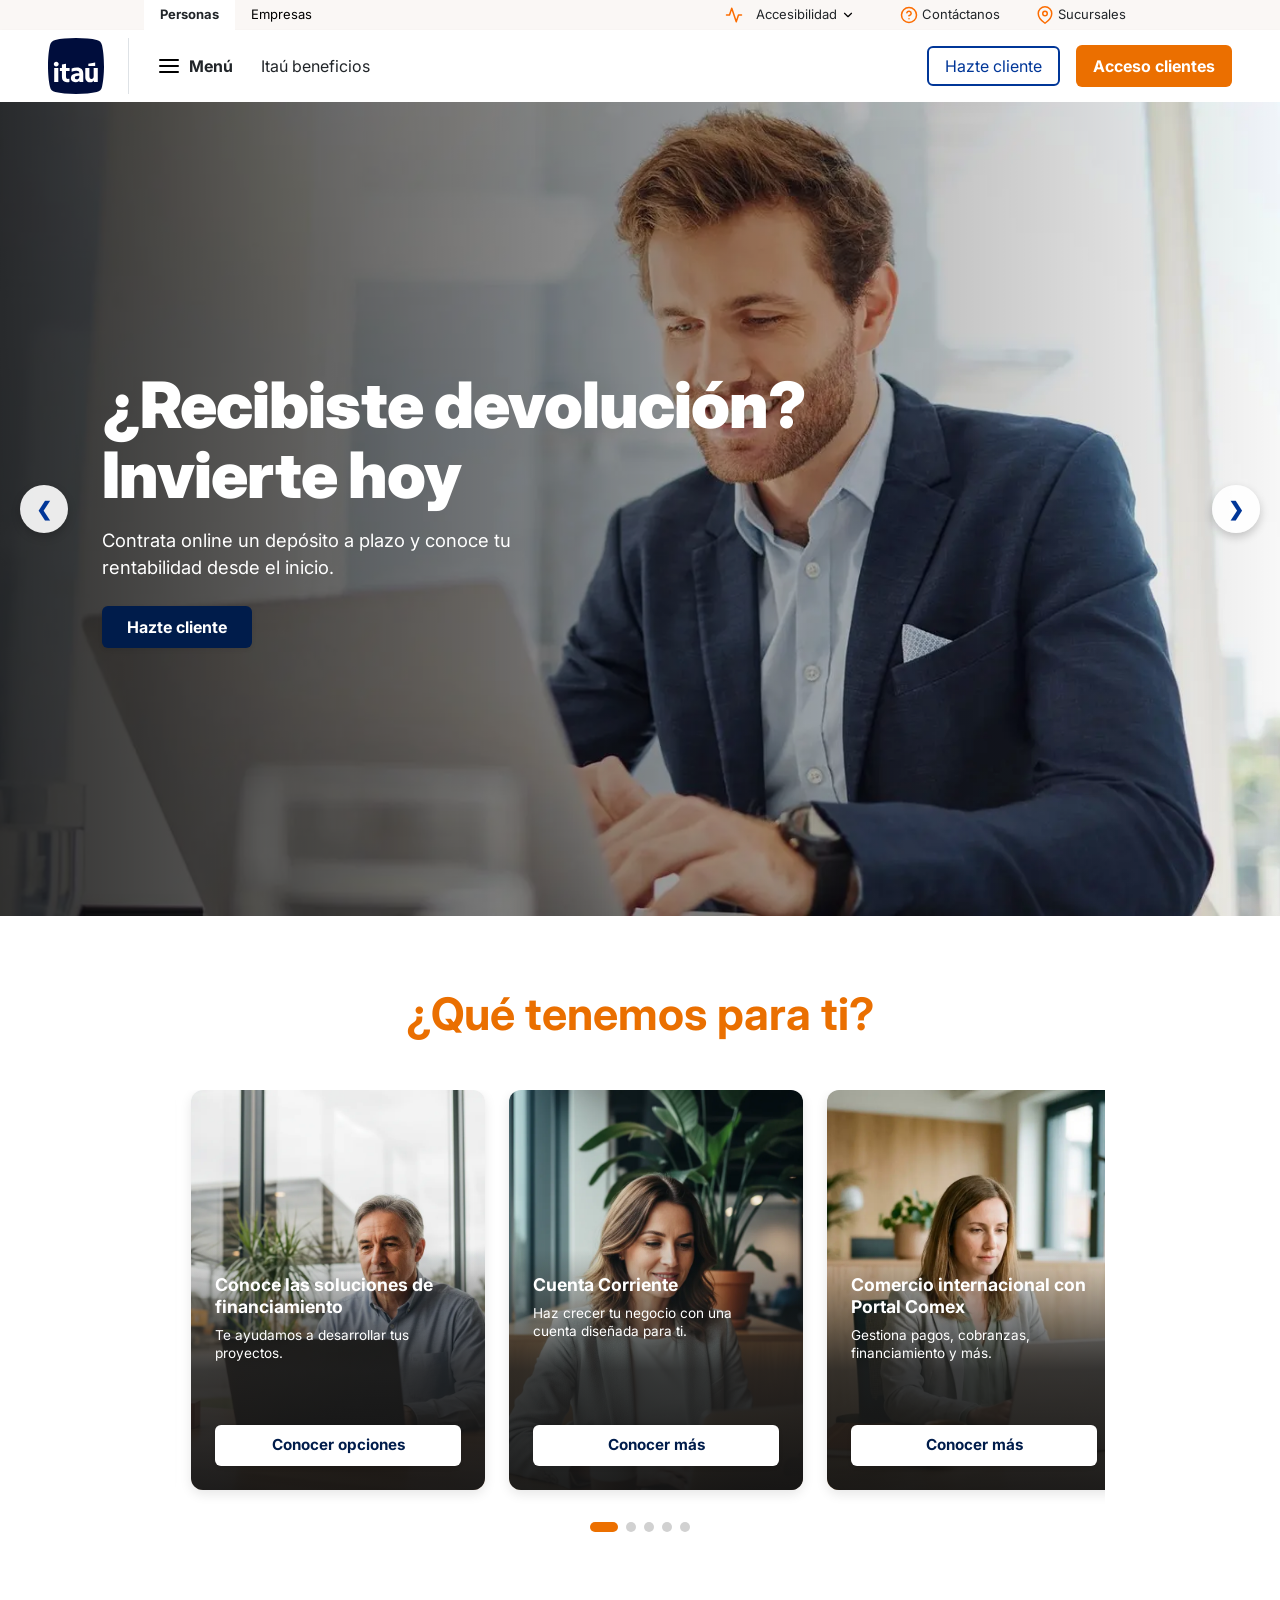
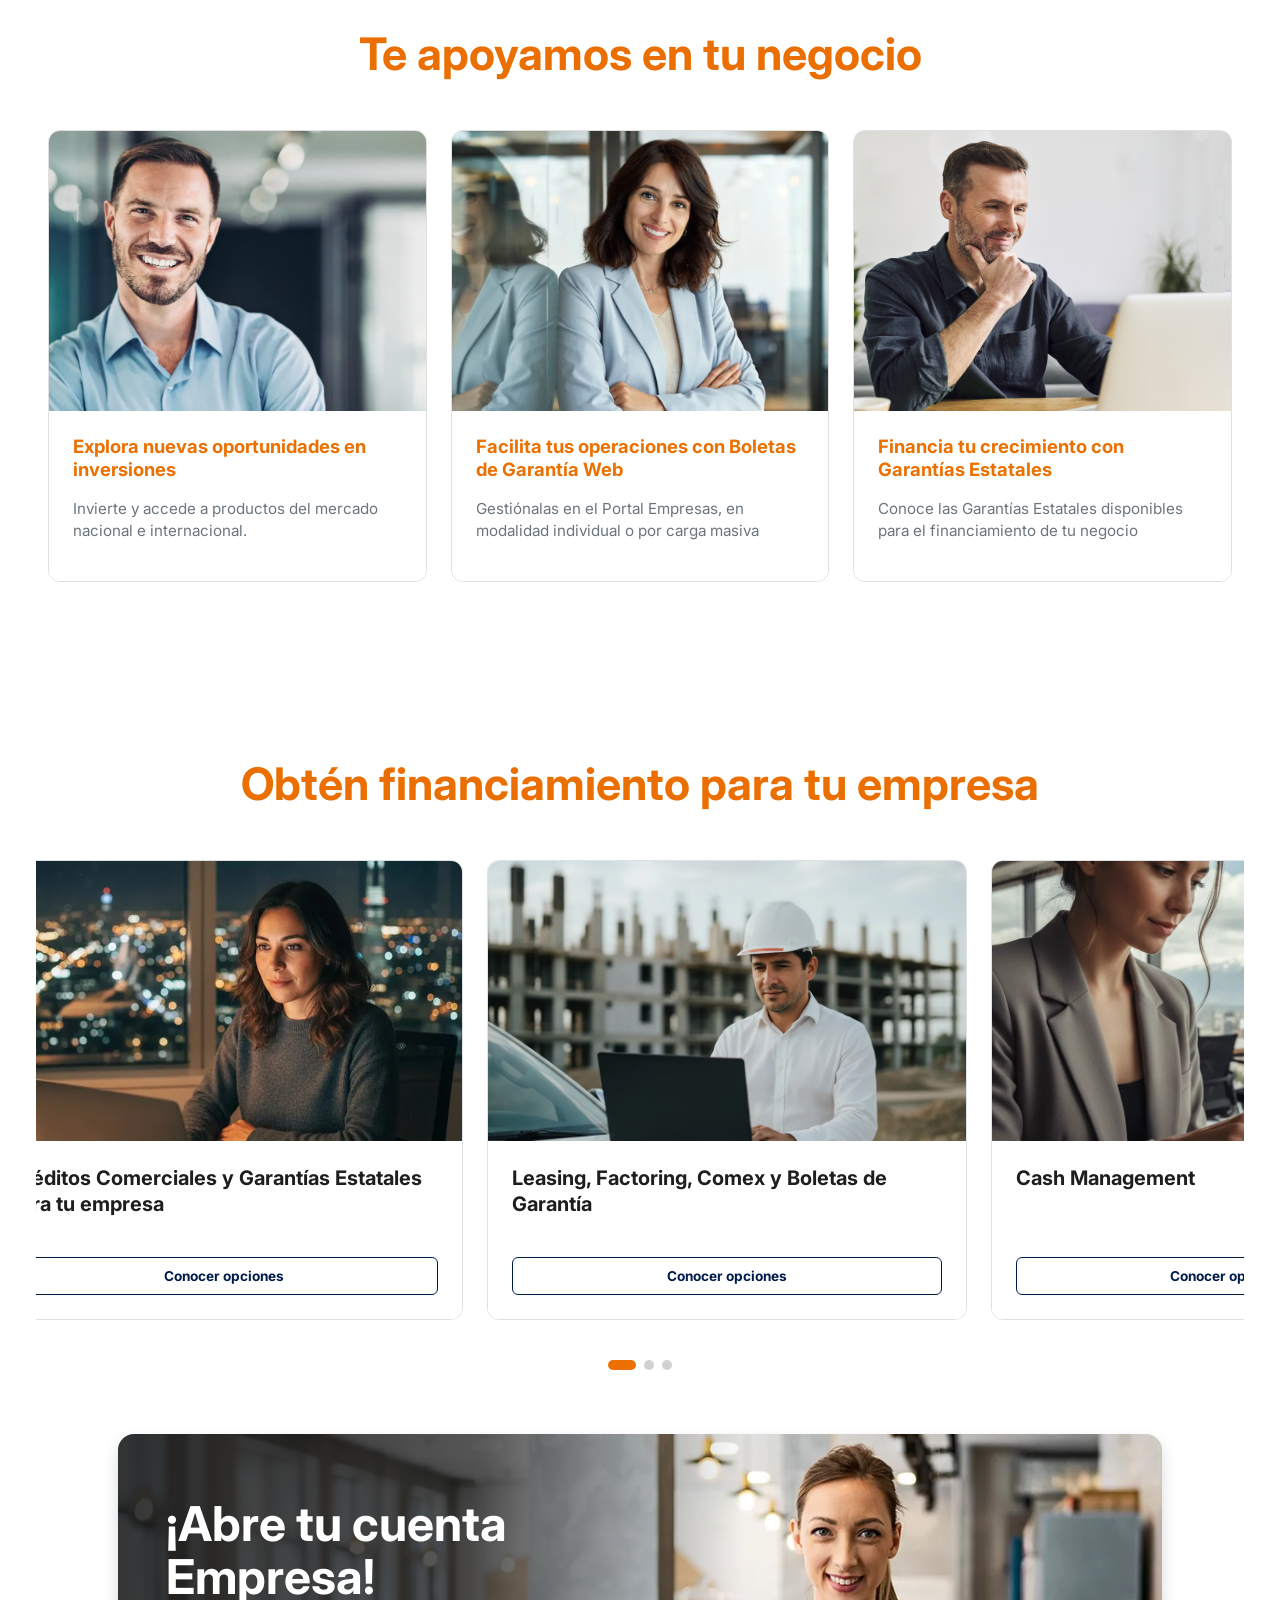
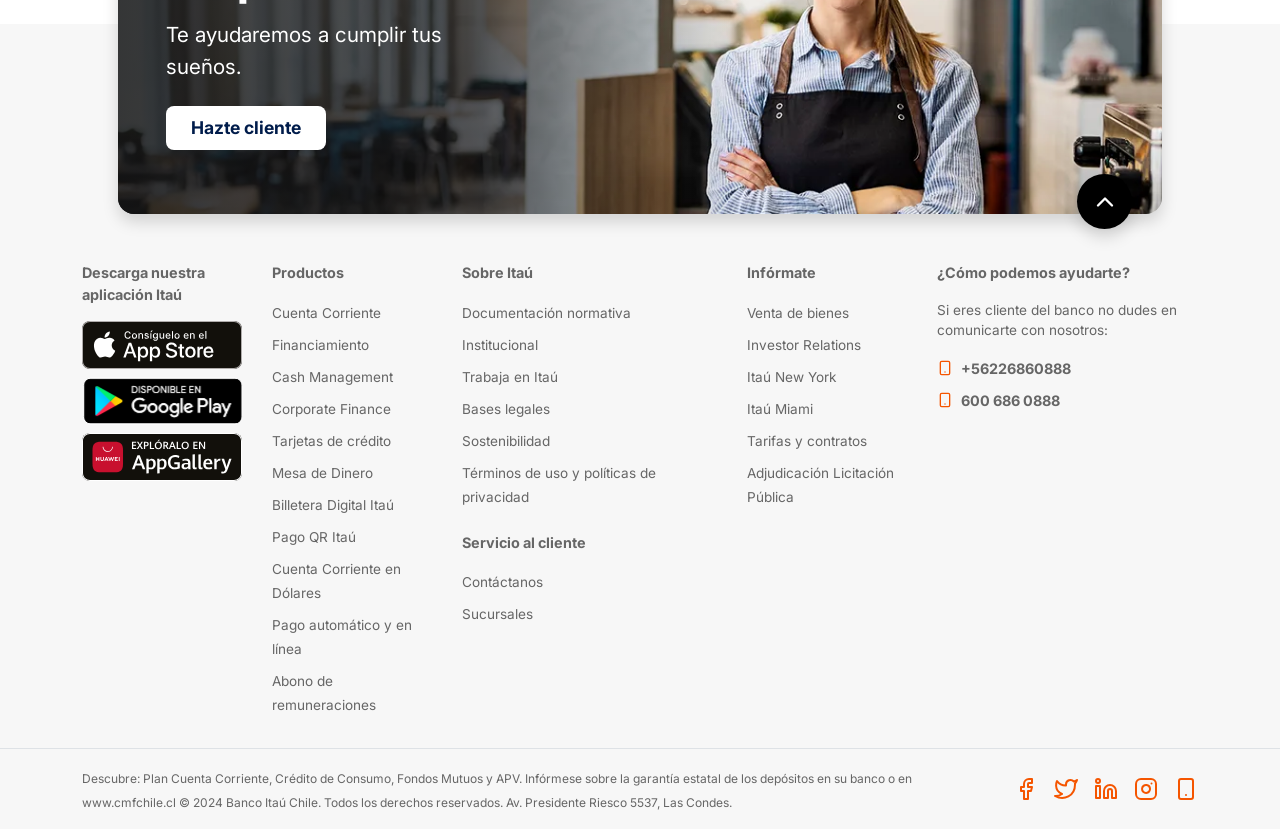
==== commit 21b0e76a: "refactor: optimizacion lighthouse con imagenes webp, dimensiones reales y seo" ====
--- a/index.html
+++ b/index.html
@@ -5,6 +5,7 @@
     <meta charset="UTF-8">
     <meta name="viewport" content="width=device-width, initial-scale=1.0">
     <title>Banco Itaú Chile | Soluciones Financieras para tu Empresa</title>
+    <meta name="description" content="Te ayudamos a impulsar tu negocio con financiamiento para Empresas ¡Conoce todos nuestros productos! Inversiones, Cash Management y Seguros!">
     <link href="https://cdn.jsdelivr.net/npm/bootstrap@5.3.8/dist/css/bootstrap.min.css" rel="stylesheet"
         integrity="sha384-sRIl4kxILFvY47J16cr9ZwB07vP4J8+LH7qKQnuqkuIAvNWLzeN8tE5YBujZqJLB" crossorigin="anonymous">
     <link rel="stylesheet" href="assets/css/custom.css">
@@ -32,11 +33,11 @@
 
                 <ul class="d-flex list-unstyled m-0 p-0 align-items-center gap-3 mx-5">
                     <li class="d-flex align-items-center gap-1 item-hover position-relative" id="acc-menu-container">
-                        <img src="assets/img/headerIcons/activity.svg" alt="Accesibilidad"
+                        <img width="24" height="24" src="assets/img/headerIcons/activity.svg" alt="Accesibilidad"
                             class="menu-lateral-arrow-icon filter-orange">
                         <button id="btn-accesibilidad-toggle"
                             class="btn btn-sm text-dark d-flex align-items-center gap-1"
-                            style="font-size: 13px; padding: 2px 8px;">Accesibilidad <img
+                            style="font-size: 13px; padding: 2px 8px;">Accesibilidad <img width="24" height="24"
                                 src="assets/img/headerIcons/chevron-down.svg" alt="Más opciones"
                                 style="width:14px; height:14px; color:#eb6f00;"></button>
 
@@ -76,13 +77,13 @@
                         </div>
                     </li>
                     <li class="d-flex align-items-center gap-1 item-hover">
-                        <img src="assets/img/headerIcons/help-circle.svg" alt="Contáctanos"
+                        <img width="24" height="24" src="assets/img/headerIcons/help-circle.svg" alt="Contáctanos"
                             class="menu-lateral-arrow-icon filter-orange">
                         <a href="contact.html" class="text-decoration-none text-dark d-flex align-items-center"
                             style="font-size: 13px;">Contáctanos</a>
                     </li>
                     <li class="d-flex align-items-center gap-1 item-hover">
-                        <img src="assets/img/headerIcons/map-pin.svg" alt="Sucursales"
+                        <img width="24" height="24" src="assets/img/headerIcons/map-pin.svg" alt="Sucursales"
                             class="menu-lateral-arrow-icon filter-orange">
                         <a href="sucursales.html" class="text-decoration-none text-dark d-flex align-items-center"
                             style="font-size: 13px;">Sucursales</a>
@@ -95,14 +96,14 @@
         <nav class="container-fluid container-fluid-nav py-2 d-flex align-items-center gap-4 bg-white shadow-sm">
 
             <a href="/" class="d-flex align-items-center text-decoration-none border-end pe-4 d-lg-flex">
-                <img src="./assets/img/logo-empresa-56x56.svg" alt="Logo-Itaú" class="pepito"
+                <img width="56" height="56" src="./assets/img/logo-empresa-56x56.svg" alt="Logo-Itaú" class="pepito"
                     style="height: 56px; width: 56px;">
             </a>
 
             <div class="d-flex align-items-center me-auto d-lg-none">
                 <a href="#" class="text-decoration-none text-dark fw-bold d-flex align-items-center gap-1"
                     style="font-size: 15px;">
-                    Empresas <img src="assets/img/headerIcons/chevron-down.svg" alt="Más opciones"
+                    Empresas <img width="24" height="24" src="assets/img/headerIcons/chevron-down.svg" alt="Más opciones"
                         style="width:16px; height:16px; color:#003698;">
                 </a>
             </div>
@@ -111,9 +112,9 @@
                 class="btn bg-white d-flex align-items-center gap-2 border-0 p-1 ms-auto ms-lg-0" type="button"
                 data-bs-toggle="offcanvas" data-bs-target="#offcanvasExample" aria-controls="offcanvasExample"
                 style="transition: all 0.2s;">
-                <img src="./assets/img/headerIcons/menu.svg" alt="Menú" id="icon-menu" width="24" height="24"
+                <img width="24" height="24" src="./assets/img/headerIcons/menu.svg" alt="Menú" id="icon-menu"
                     style="stroke: #000;">
-                <img src="./assets/img/headerIcons/x.svg" alt="Cerrar" id="icon-close" width="24" height="24"
+                <img width="24" height="24" src="./assets/img/headerIcons/x.svg" alt="Cerrar" id="icon-close"
                     class="d-none" style="stroke: #000;">
                 <span class="fw-bold text-dark d-none d-lg-block">Menú</span>
             </button>
@@ -144,6 +145,7 @@
     <!-- FIN HEADER -->
 
     <main class="container-fluid p-0 mt-0">
+        <h1 aria-hidden="true" style="display:none;visibility:hidden">Vitrina Home Empresas 2026</h1>
         <section class="vitrina-home">
             <div class="custom-slider-container position-relative w-100">
                 <div class="custom-slider-track" id="hero-slider-track"></div>
@@ -175,7 +177,7 @@
                     <div class="col-11 col-lg-4 h-auto flex-shrink-0">
                         <div class="card business-card h-100 border text-start"
                             style="border-color: #e0e0e0 !important; border-radius: 12px; overflow: hidden; cursor: pointer;">
-                            <img src="assets/img/hero/oportunidades_inversion.png" alt="oportunidades_inversion"
+                            <img width="1668" height="717" src="assets/img/hero/oportunidades_inversion.webp" alt="oportunidades_inversion"
                                 loading="lazy" class="card-img-top object-fit-cover" style="height: 280px;">
                             <div class="card-body p-3 p-md-4 d-flex flex-column bg-white">
                                 <h5 class="fw-bold mb-3" style="color: #ec7000; font-size: 1.15rem; line-height: 1.3;">
@@ -196,7 +198,7 @@
                     <div class="col-11 col-lg-4 h-auto flex-shrink-0">
                         <div class="card business-card h-100 border text-start"
                             style="border-color: #e0e0e0 !important; border-radius: 12px; overflow: hidden; cursor: pointer;">
-                            <img src="assets/img/hero/boleta_garantia_web.webp" alt="boleta_garantia_web" loading="lazy"
+                            <img width="1668" height="717" src="assets/img/hero/boleta_garantia_web.webp" alt="boleta_garantia_web" loading="lazy"
                                 class="card-img-top object-fit-cover" style="height: 280px;">
                             <div class="card-body p-3 p-md-4 d-flex flex-column bg-white">
                                 <h5 class="fw-bold mb-3" style="color: #ec7000; font-size: 1.15rem; line-height: 1.3;">
@@ -217,7 +219,7 @@
                     <div class="col-11 col-lg-4 h-auto flex-shrink-0">
                         <div class="card business-card h-100 border text-start"
                             style="border-color: #e0e0e0 !important; border-radius: 12px; overflow: hidden; cursor: pointer;">
-                            <img src="assets/img/hero/garantias_estatales.webp" alt="garantias_estatales" loading="lazy"
+                            <img width="1668" height="717" src="assets/img/hero/garantias_estatales.webp" alt="garantias_estatales" loading="lazy"
                                 class="card-img-top object-fit-cover" style="height: 280px;">
                             <div class="card-body p-3 p-md-4 d-flex flex-column bg-white">
                                 <h5 class="fw-bold mb-3" style="color: #ec7000; font-size: 1.15rem; line-height: 1.3;">
@@ -251,7 +253,7 @@
                 <div id="finance-slider" class="row g-2 g-md-4" style="padding-bottom: 2rem;">
                     <div class="col-10 col-md-5 h-auto">
                         <div class="card finance-card h-100 border text-start">
-                            <img src="assets/img/hero/credito_comercial.webp" alt="credito_comercial" loading="lazy"
+                            <img width="800" height="800" src="assets/img/hero/credito_comercial.webp" alt="credito_comercial" loading="lazy"
                                 class="card-img-top object-fit-cover" style="height: 280px;">
                             <div class="card-body p-2 p-md-4 d-flex flex-column bg-white">
                                 <h5 class="fw-bold mb-4" style="color: #1e1e1e; font-size: 1.25rem; line-height: 1.3;">
@@ -265,7 +267,7 @@
                     </div>
                     <div class="col-10 col-md-5 h-auto">
                         <div class="card finance-card h-100 border text-start">
-                            <img src="assets/img/hero/leasing_factoring.webp" alt="leasing_factoring" loading="lazy"
+                            <img width="1024" height="1024" src="assets/img/hero/leasing_factoring.webp" alt="leasing_factoring" loading="lazy"
                                 class="card-img-top object-fit-cover" style="height: 280px;">
                             <div class="card-body p-2 p-md-4 d-flex flex-column bg-white">
                                 <h5 class="fw-bold mb-4" style="color: #1e1e1e; font-size: 1.25rem; line-height: 1.3;">
@@ -279,7 +281,7 @@
                     </div>
                     <div class="col-10 col-md-5 h-auto">
                         <div class="card finance-card h-100 border text-start">
-                            <img src="assets/img/hero/cash_management.webp" alt="" loading="lazy"
+                            <img width="1024" height="1024" src="assets/img/hero/cash_management.webp" alt="cash_management" loading="lazy"
                                 class="card-img-top object-fit-cover" style="height: 280px;">
                             <div class="card-body p-2 p-md-4 d-flex flex-column bg-white">
                                 <h5 class="fw-bold mb-4" style="color: #1e1e1e; font-size: 1.25rem; line-height: 1.3;">
@@ -308,7 +310,7 @@
                 <div class="position-relative">
                     <div class="cta-banner rounded-4 overflow-hidden position-relative shadow d-flex align-items-center"
                         style="min-height: 380px;">
-                        <img src="assets/img/hero/Banner_hazte_cliente_empresa.webp"
+                        <img width="1442" height="400" alt="imagen" src="assets/img/hero/Banner_hazte_cliente_empresa.webp"
                             style="width: 100%; height: 100%; object-fit: cover; position: absolute; top: 0; left: 0; z-index: 0;">
 
                         <div class="cta-overlay position-absolute w-100 h-100" style="top: 0; left: 0; z-index: 1;">
@@ -333,7 +335,7 @@
                         <button onclick="window.scrollTo({top: 0, behavior: 'smooth'})"
                             class="btn rounded-circle d-flex align-items-center justify-content-center p-0 shadow"
                             style="width: 55px; height: 55px; background-color: #000; border: none;">
-                            <img src="assets/img/headerIcons/chevron-right.svg"
+                            <img width="24" height="24" src="assets/img/headerIcons/chevron-right.svg"
                                 style="transform: rotate(-90deg); filter: brightness(0) invert(1); width: 28px; height: 28px;"
                                 alt="Subir">
                         </button>
@@ -364,19 +366,19 @@
                         </span>
                     </div>
                     <div class="col-lg-3 d-flex justify-content-end gap-3">
-                        <a href="https://es-la.facebook.com/itauchile"><img src="assets/img/footerIcons/facebook.svg"
+                        <a href="https://es-la.facebook.com/itauchile"><img width="24" height="24" src="assets/img/footerIcons/facebook.svg"
                                 alt="Facebook"
                                 style="width: 24px; filter: brightness(0) saturate(100%) invert(43%) sepia(99%) saturate(4066%) hue-rotate(9deg) brightness(101%) contrast(106%);"></a>
-                        <a href="https://twitter.com/itauchile"><img src="assets/img/footerIcons/twitter.svg"
+                        <a href="https://twitter.com/itauchile"><img width="24" height="24" src="assets/img/footerIcons/twitter.svg"
                                 alt="Twitter"
                                 style="width: 24px; filter: brightness(0) saturate(100%) invert(43%) sepia(99%) saturate(4066%) hue-rotate(9deg) brightness(101%) contrast(106%);"></a>
-                        <a href="https://cl.linkedin.com/company/itauchile"><img
+                        <a href="https://cl.linkedin.com/company/itauchile"><img width="24" height="24"
                                 src="assets/img/footerIcons/linkedin.svg" alt="Linkedin"
                                 style="width: 24px; filter: brightness(0) saturate(100%) invert(43%) sepia(99%) saturate(4066%) hue-rotate(9deg) brightness(101%) contrast(106%);"></a>
-                        <a href="https://www.instagram.com/itauchile"><img src="assets/img/footerIcons/instagram.svg"
+                        <a href="https://www.instagram.com/itauchile"><img width="24" height="24" src="assets/img/footerIcons/instagram.svg"
                                 alt="instagram"
                                 style="width: 24px; filter: brightness(0) saturate(100%) invert(43%) sepia(99%) saturate(4066%) hue-rotate(9deg) brightness(101%) contrast(106%);"></a>
-                        <a href="https://www.tiktok.com/@itauchile?lang=es"><img
+                        <a href="https://www.tiktok.com/@itauchile?lang=es"><img width="24" height="24"
                                 src="assets/img/footerIcons/smartphone.svg" alt="tiktok"
                                 style="width: 24px; filter: brightness(0) saturate(100%) invert(43%) sepia(99%) saturate(4066%) hue-rotate(9deg) brightness(101%) contrast(106%);"></a>
                     </div>
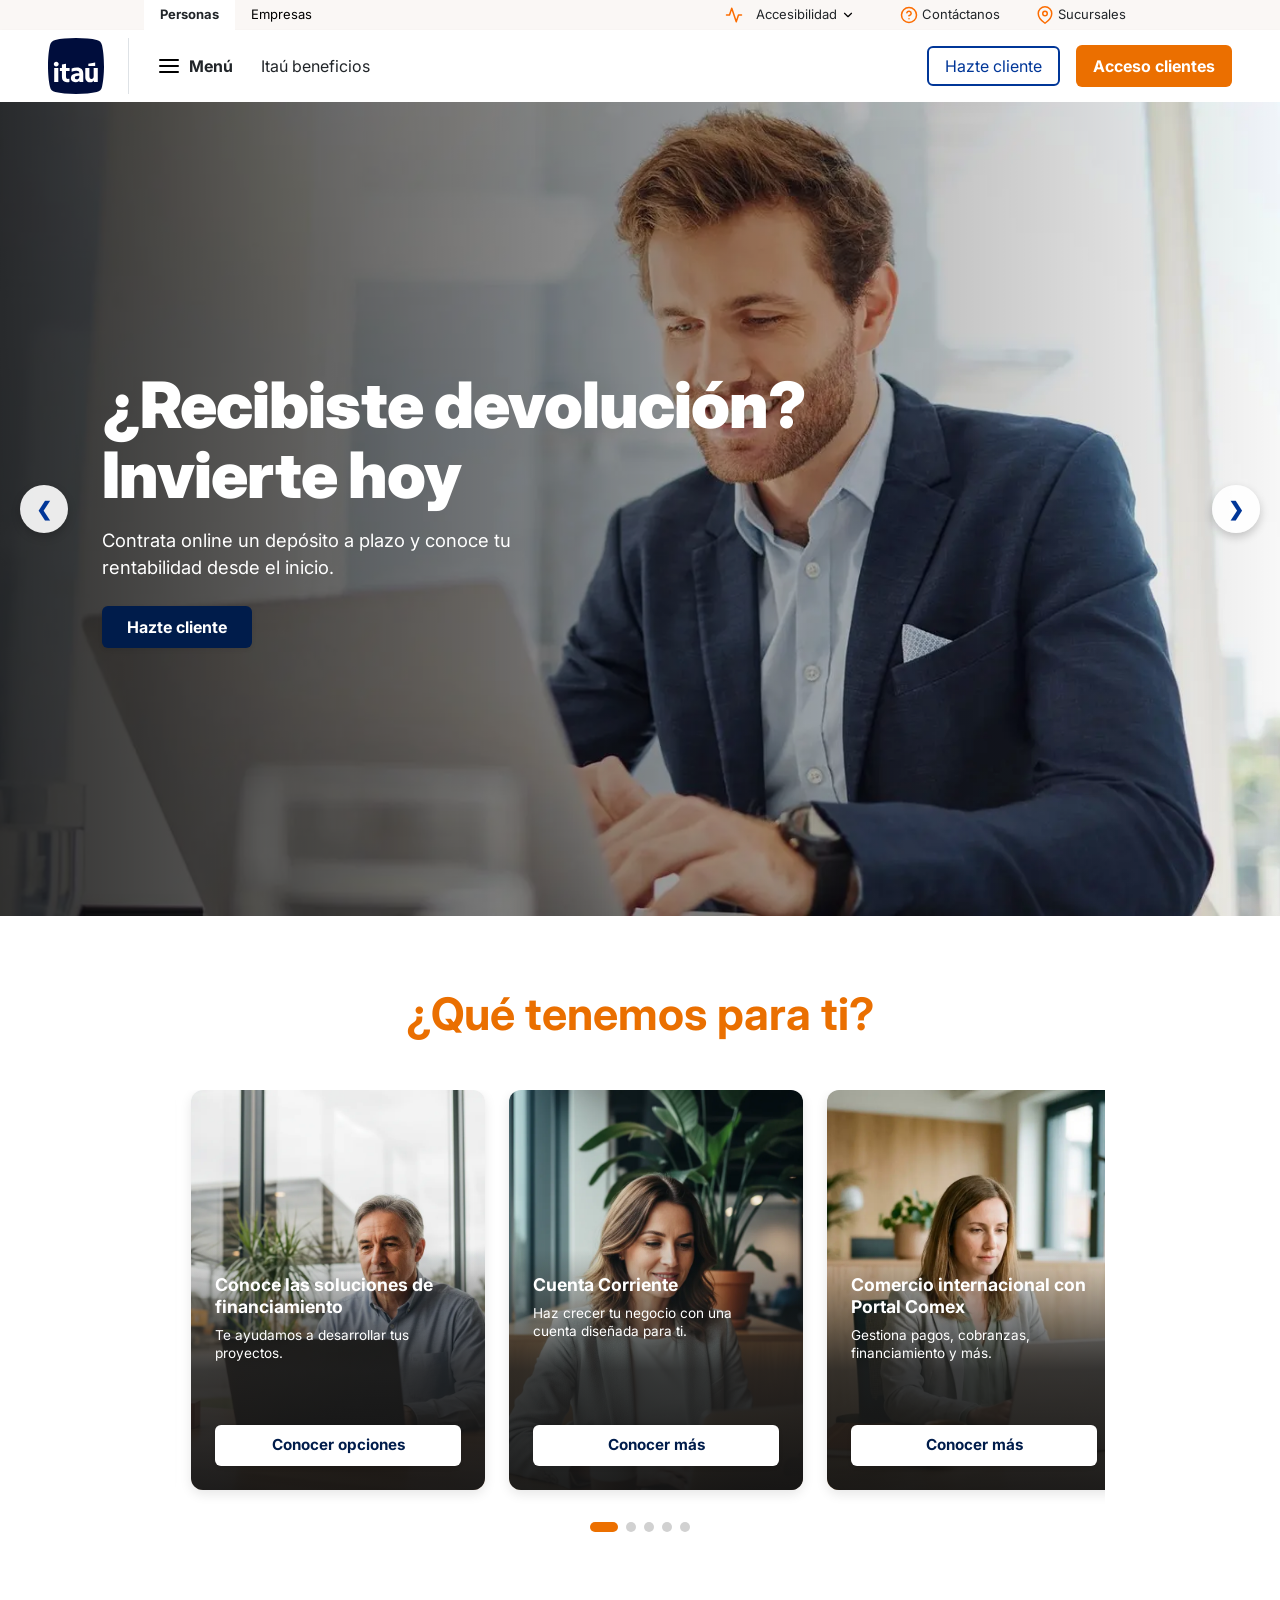
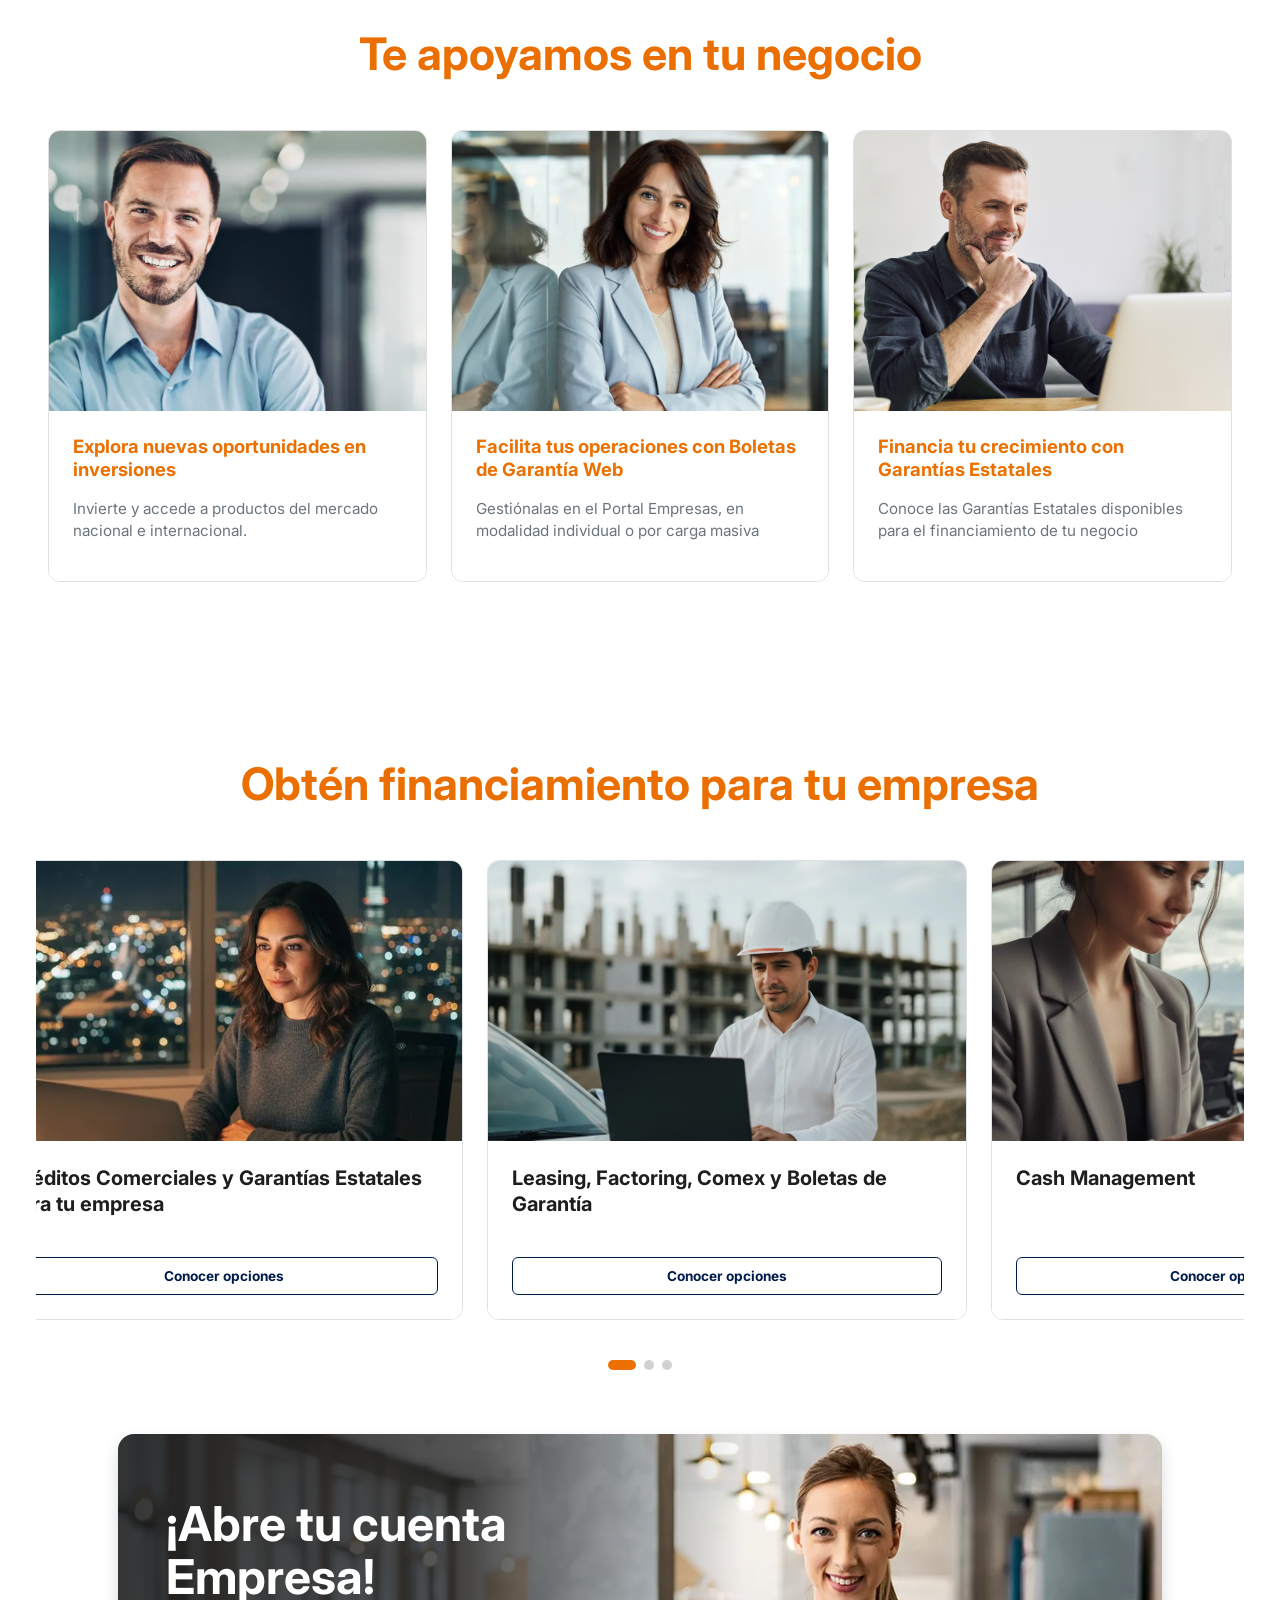
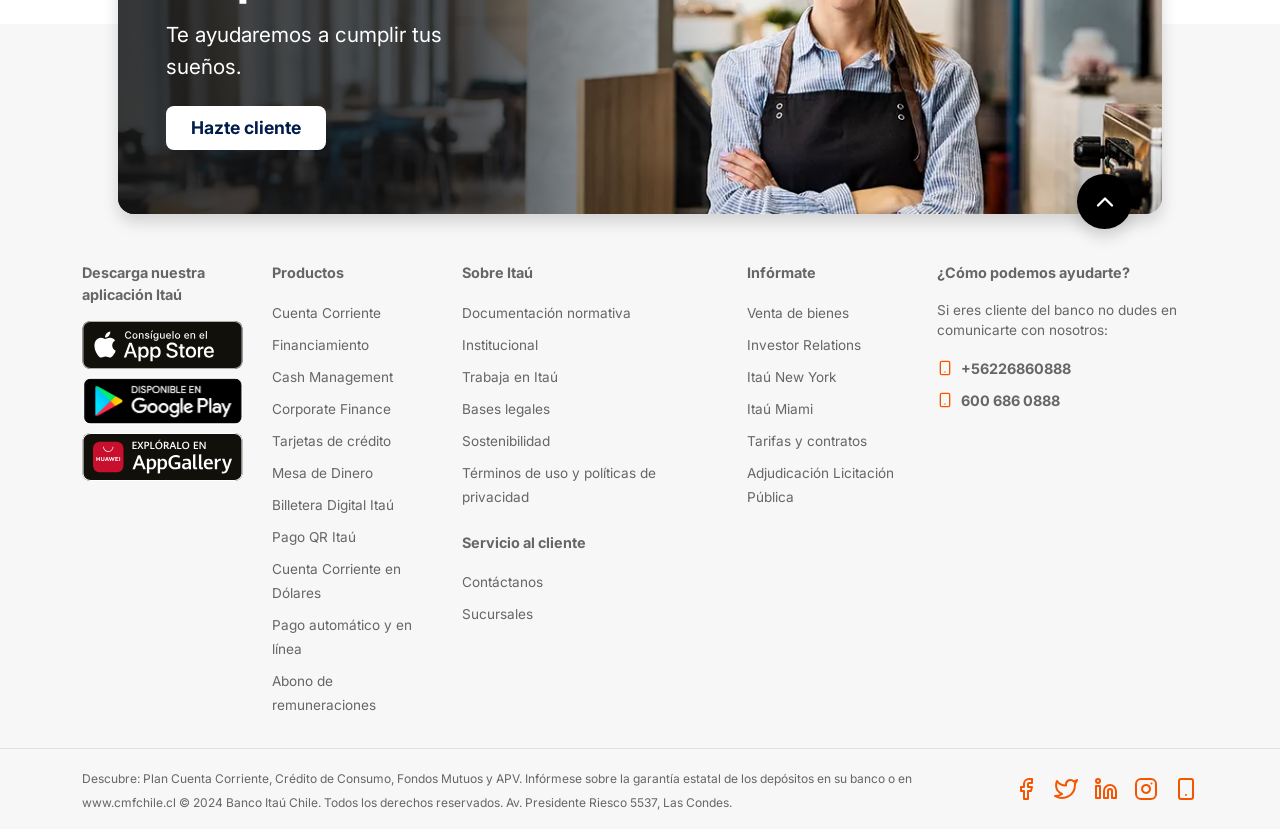
==== commit 92fdc911: "refactor: optimizacion del loader en el swiper, eliminar CLS del hero slider y agregar preconnect/pr" ====
--- a/index.html
+++ b/index.html
@@ -6,6 +6,10 @@
     <meta name="viewport" content="width=device-width, initial-scale=1.0">
     <title>Banco Itaú Chile | Soluciones Financieras para tu Empresa</title>
     <meta name="description" content="Te ayudamos a impulsar tu negocio con financiamiento para Empresas ¡Conoce todos nuestros productos! Inversiones, Cash Management y Seguros!">
+    <link rel="preconnect" href="https://cdn.jsdelivr.net" crossorigin>
+    <link rel="preconnect" href="https://fonts.googleapis.com">
+    <link rel="preconnect" href="https://fonts.gstatic.com" crossorigin>
+    <link rel="preload" as="image" href="assets/img/hero/Banners_SP_Vitrina_Empresas_Abril.webp" type="image/webp">
     <link href="https://cdn.jsdelivr.net/npm/bootstrap@5.3.8/dist/css/bootstrap.min.css" rel="stylesheet"
         integrity="sha384-sRIl4kxILFvY47J16cr9ZwB07vP4J8+LH7qKQnuqkuIAvNWLzeN8tE5YBujZqJLB" crossorigin="anonymous">
     <link rel="stylesheet" href="assets/css/custom.css">
